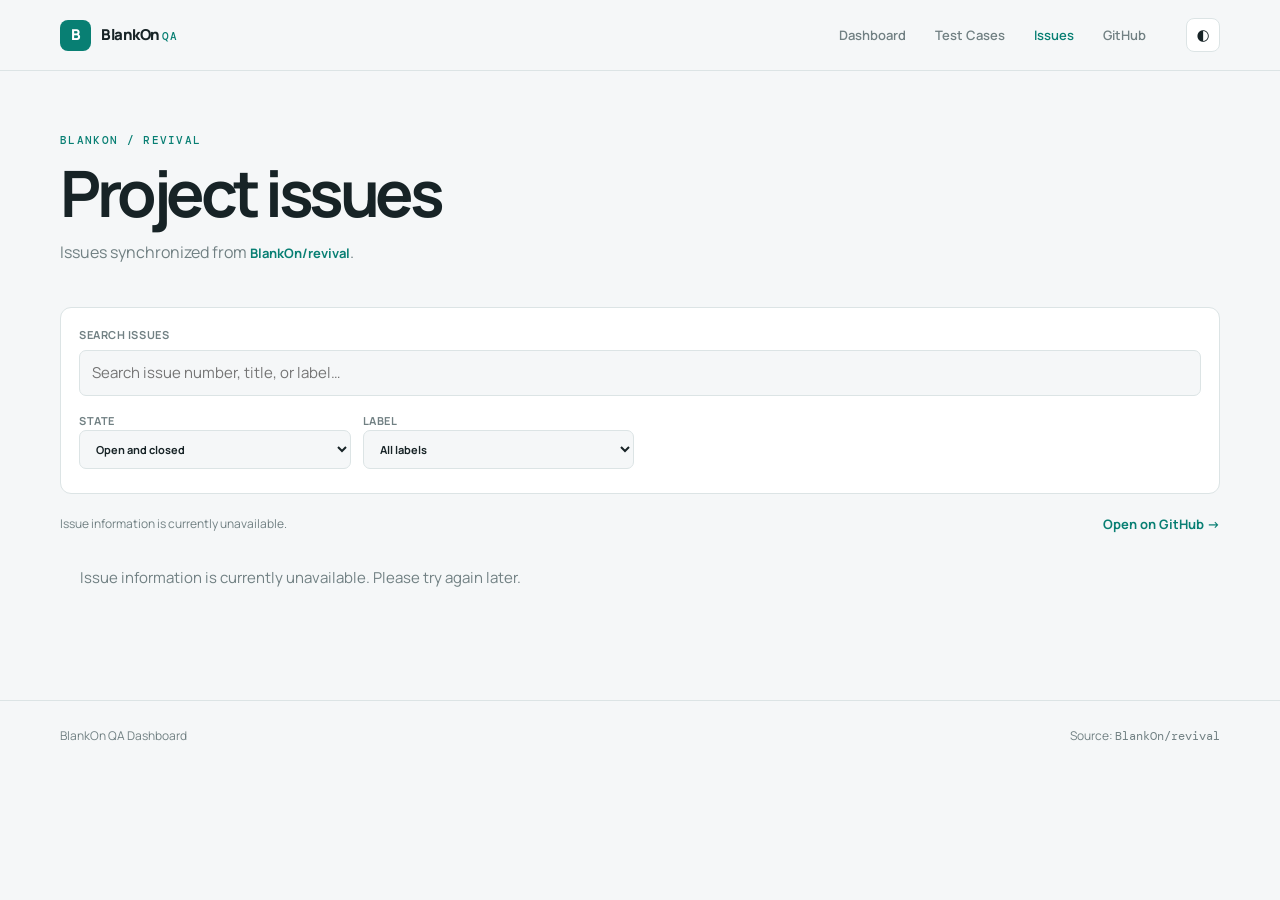
==== issues.html @ b433ca68 "build dashboard" ====
<!doctype html>
<html lang="en"><head><meta charset="utf-8"><meta name="viewport" content="width=device-width, initial-scale=1"><meta name="description" content="BlankOn Linux project issues"><title>Issues · BlankOn QA</title><link rel="stylesheet" href="assets/css/style.css"></head>
<body><header class="site-header"><div class="shell nav-wrap"><a class="brand" href="index.html"><span class="brand-mark">B</span><span>BlankOn <small>QA</small></span></a><nav aria-label="Primary navigation"><a href="index.html">Dashboard</a><a href="tests.html">Test Cases</a><a class="active" href="issues.html">Issues</a><a href="https://github.com/joyboyid/qa-blankOn">GitHub</a></nav><button class="theme-toggle" type="button" aria-label="Toggle color theme">◐</button></div></header>
<main class="shell page-main"><div class="page-intro"><p class="eyebrow">BLANKON / REVIVAL</p><h1>Project issues</h1><p class="lede">Issues synchronized from <a class="inline-link" href="https://github.com/BlankOn/revival/issues">BlankOn/revival</a>.</p></div><section class="filter-panel" aria-label="Filter issues"><div class="search-wrap"><label for="issue-search">Search issues</label><input id="issue-search" type="search" placeholder="Search issue number, title, or label…"></div><div class="filter-row"><label>State<select id="issue-state"><option value="all">Open and closed</option><option value="open">Open</option><option value="closed">Closed</option></select></label><label>Label<select id="issue-label"><option value="all">All labels</option></select></label></div></section><div class="results-bar"><span id="issue-result-count">Loading issues…</span><a class="text-link" href="https://github.com/BlankOn/revival/issues">Open on GitHub →</a></div><div class="issue-list" id="issue-list"><p class="loading">Loading issue data…</p></div></main><footer class="site-footer"><div class="shell"><span>BlankOn QA Dashboard</span><span>Source: <code>BlankOn/revival</code></span></div></footer><script src="assets/js/issues.js" type="module"></script></body></html>
---- assets/css/style.css ----
@import url('https://fonts.googleapis.com/css2?family=DM+Mono:wght@400;500&family=Manrope:wght@400;500;600;700;800&display=swap');
:root{color-scheme:light;--bg:#f5f7f8;--surface:#fff;--surface-2:#edf1f2;--text:#172326;--muted:#718083;--line:#dce4e5;--accent:#087f73;--accent-light:#d9f2ed;--green:#16825d;--red:#c34646;--orange:#c47523;--shadow:0 10px 30px rgba(25,54,55,.06)}
[data-theme=dark]{color-scheme:dark;--bg:#10191b;--surface:#172326;--surface-2:#213033;--text:#e8f0ef;--muted:#9aacab;--line:#304143;--accent:#55c9b4;--accent-light:#183a36;--green:#56c994;--red:#f18484;--orange:#e2a152;--shadow:0 10px 30px rgba(0,0,0,.18)}
*{box-sizing:border-box}html{scroll-behavior:smooth}body{margin:0;background:var(--bg);color:var(--text);font:15px/1.6 Manrope,system-ui,sans-serif}a{color:inherit;text-decoration:none}button,input,select{font:inherit}.shell{width:min(1160px,calc(100% - 40px));margin:0 auto}.site-header{border-bottom:1px solid var(--line);background:color-mix(in srgb,var(--bg) 92%,transparent);backdrop-filter:blur(10px);position:sticky;top:0;z-index:2}.nav-wrap{min-height:70px;display:flex;align-items:center;gap:28px}.brand{display:flex;align-items:center;gap:10px;font-weight:800;letter-spacing:-.03em;margin-right:auto}.brand small{color:var(--accent);font:500 11px 'DM Mono',monospace;letter-spacing:.08em;text-transform:uppercase}.brand-mark{display:grid;place-items:center;width:31px;height:31px;border-radius:8px;background:var(--accent);color:#fff;font-weight:800}nav{display:flex;align-items:center;gap:5px}nav a{padding:8px 12px;color:var(--muted);font-size:13px;font-weight:600}nav a:hover,nav a.active{color:var(--accent)}.theme-toggle{border:1px solid var(--line);color:var(--text);background:var(--surface);border-radius:8px;width:34px;height:34px;cursor:pointer}.hero{display:flex;justify-content:space-between;align-items:end;padding:74px 0 40px}.eyebrow{font:500 11px/1.3 'DM Mono',monospace;letter-spacing:.12em;color:var(--accent);margin:0 0 13px}.hero h1,.page-intro h1{font-size:clamp(2.3rem,5vw,4.3rem);line-height:1.04;letter-spacing:-.07em;margin:0 0 20px}.hero h1 span{color:var(--accent)}.lede{color:var(--muted);max-width:560px;margin:0;font-size:16px}.hero-meta{font:500 12px/1.8 'DM Mono',monospace;color:var(--accent);text-align:right}.hero-meta small{color:var(--muted)}.live-dot{display:inline-block;width:7px;height:7px;background:var(--green);border-radius:50%;margin-right:7px}.notice{background:var(--accent-light);border:1px solid color-mix(in srgb,var(--accent) 25%,transparent);border-radius:8px;padding:11px 15px;color:var(--text);font-size:13px;margin-bottom:48px}.notice code,code{font:12px 'DM Mono',monospace}.section-heading{display:flex;align-items:end;justify-content:space-between;gap:20px;margin-bottom:17px}.section-heading h2{font-size:21px;letter-spacing:-.04em;margin:0}.text-link,.inline-link{color:var(--accent);font-size:13px;font-weight:700}.progress-card{background:var(--surface);border:1px solid var(--line);border-radius:12px;padding:22px 24px;box-shadow:var(--shadow)}.progress-top{display:flex;align-items:baseline;justify-content:space-between;margin-bottom:14px}.progress-top strong{font-size:38px;letter-spacing:-.07em}.progress-top span{color:var(--muted);font-size:13px}.progress-track{height:10px;background:var(--surface-2);border-radius:20px;overflow:hidden}.progress-track div{height:100%;width:0;background:var(--accent);border-radius:inherit;transition:width .4s ease}.progress-legend{display:flex;gap:28px;margin-top:17px;color:var(--muted);font-size:12px}.progress-legend span{display:flex;align-items:center;gap:7px}.progress-legend b{color:var(--text);font-weight:700}.dot{display:inline-block;width:8px;height:8px;border-radius:50%;background:var(--muted)}.dot.passed{background:var(--green)}.dot.failed{background:var(--red)}.dot.untested{background:var(--muted)}.stats-grid{display:grid;grid-template-columns:repeat(5,1fr);gap:10px;margin:12px 0 68px}.stat{background:var(--surface);border:1px solid var(--line);border-radius:10px;padding:17px}.stat span,.stat small{display:block;color:var(--muted);font-size:12px}.stat strong{display:block;font-size:28px;letter-spacing:-.06em;margin:7px 0 3px}.green{color:var(--green)}.red{color:var(--red)}.orange{color:var(--orange)}.muted{color:var(--muted)}.dashboard-columns{display:grid;grid-template-columns:1fr 1fr;gap:42px}.list-card{background:var(--surface);border:1px solid var(--line);border-radius:10px;overflow:hidden}.list-item{display:flex;gap:13px;align-items:flex-start;padding:16px 18px;border-bottom:1px solid var(--line)}.list-item:last-child{border-bottom:0}.list-icon{width:8px;height:8px;border:2px solid var(--muted);border-radius:50%;margin-top:7px;flex:none}.list-icon.failed{border-color:var(--red);background:var(--red)}.list-item strong{display:block;font-size:14px}.list-item small{color:var(--muted);font-size:12px}.mono{font:12px 'DM Mono',monospace;color:var(--accent)}.loading,.empty,.error-state{color:var(--muted);padding:20px;margin:0}.category-section{margin:68px 0}.category-grid{display:grid;grid-template-columns:repeat(4,1fr);gap:10px}.category{background:var(--surface);border:1px solid var(--line);border-radius:9px;padding:14px 16px}.category strong{display:block;font-size:14px}.category small{color:var(--muted);font-size:12px}.category-bar{height:4px;background:var(--surface-2);border-radius:4px;margin-top:13px;overflow:hidden}.category-bar span{display:block;background:var(--accent);height:100%}.page-main{padding:62px 0 90px}.page-intro{margin-bottom:42px}.page-intro h1{font-size:clamp(2.5rem,5vw,4rem);margin-bottom:13px}.filter-panel{background:var(--surface);border:1px solid var(--line);border-radius:11px;padding:18px;margin-bottom:18px}.search-wrap{margin-bottom:16px}.search-wrap label,.filter-row label{display:block;color:var(--muted);font-size:11px;font-weight:700;margin-bottom:6px;text-transform:uppercase;letter-spacing:.05em}.search-wrap input,select{width:100%;background:var(--bg);border:1px solid var(--line);color:var(--text);border-radius:7px;padding:10px 12px;outline:none}.search-wrap input:focus,select:focus{border-color:var(--accent);box-shadow:0 0 0 3px var(--accent-light)}.filter-row{display:grid;grid-template-columns:repeat(4,1fr);gap:12px}.results-bar{display:flex;justify-content:space-between;align-items:center;color:var(--muted);font-size:12px;margin:20px 0 12px}.test-grid{display:grid;grid-template-columns:repeat(2,1fr);gap:12px}.test-card,.issue-card{background:var(--surface);border:1px solid var(--line);border-radius:10px;padding:19px}.test-card-head,.issue-head{display:flex;justify-content:space-between;gap:15px;align-items:start}.status{display:inline-flex;align-items:center;gap:6px;font:500 10px 'DM Mono',monospace;text-transform:uppercase;letter-spacing:.07em;white-space:nowrap}.status:before{content:'';display:block;width:7px;height:7px;border-radius:50%;background:var(--muted)}.status-passed{color:var(--green)}.status-passed:before{background:var(--green)}.status-failed{color:var(--red)}.status-failed:before{background:var(--red)}.status-blocked{color:var(--orange)}.status-blocked:before{background:var(--orange)}.test-card h3,.issue-card h3{font-size:16px;letter-spacing:-.03em;margin:10px 0 4px}.test-card p{color:var(--muted);font-size:13px;margin:0 0 17px}.metadata{display:flex;flex-wrap:wrap;gap:7px}.metadata span,.label{color:var(--muted);background:var(--surface-2);border-radius:4px;padding:3px 7px;font:11px 'DM Mono',monospace}.issue-list{display:grid;gap:10px}.issue-card h3{margin:0 0 9px}.issue-card h3 a:hover{color:var(--accent)}.issue-head time{color:var(--muted);font-size:12px;white-space:nowrap}.issue-meta{display:flex;gap:6px;flex-wrap:wrap;margin-bottom:10px}.issue-footer{display:flex;justify-content:space-between;color:var(--muted);font-size:12px}.state{font:500 10px 'DM Mono',monospace;text-transform:uppercase;color:var(--green)}.state.closed{color:var(--muted)}.site-footer{border-top:1px solid var(--line);padding:25px 0;color:var(--muted);font-size:12px}.site-footer .shell{display:flex;justify-content:space-between;gap:15px}
@media(max-width:760px){.shell{width:min(100% - 28px,600px)}.nav-wrap{min-height:62px;gap:10px;flex-wrap:wrap}.brand{margin-right:0}nav{order:3;width:100%;overflow:auto;border-top:1px solid var(--line);padding:4px 0}nav a{padding:5px 9px;font-size:12px;white-space:nowrap}.site-header{position:relative}.hero{display:block;padding:48px 0 28px}.hero-meta{text-align:left;margin-top:24px}.notice{margin-bottom:35px}.stats-grid{grid-template-columns:repeat(2,1fr);margin-bottom:48px}.stat:last-child{grid-column:span 2}.dashboard-columns{grid-template-columns:1fr;gap:46px}.category-grid{grid-template-columns:repeat(2,1fr)}.progress-legend{gap:13px;flex-wrap:wrap}.filter-row{grid-template-columns:repeat(2,1fr)}.test-grid{grid-template-columns:1fr}.page-main{padding-top:43px}.results-bar{align-items:start}.site-footer .shell{display:block}.site-footer span{display:block;margin:4px 0}}
@media(prefers-reduced-motion:reduce){*{scroll-behavior:auto!important;transition:none!important}}
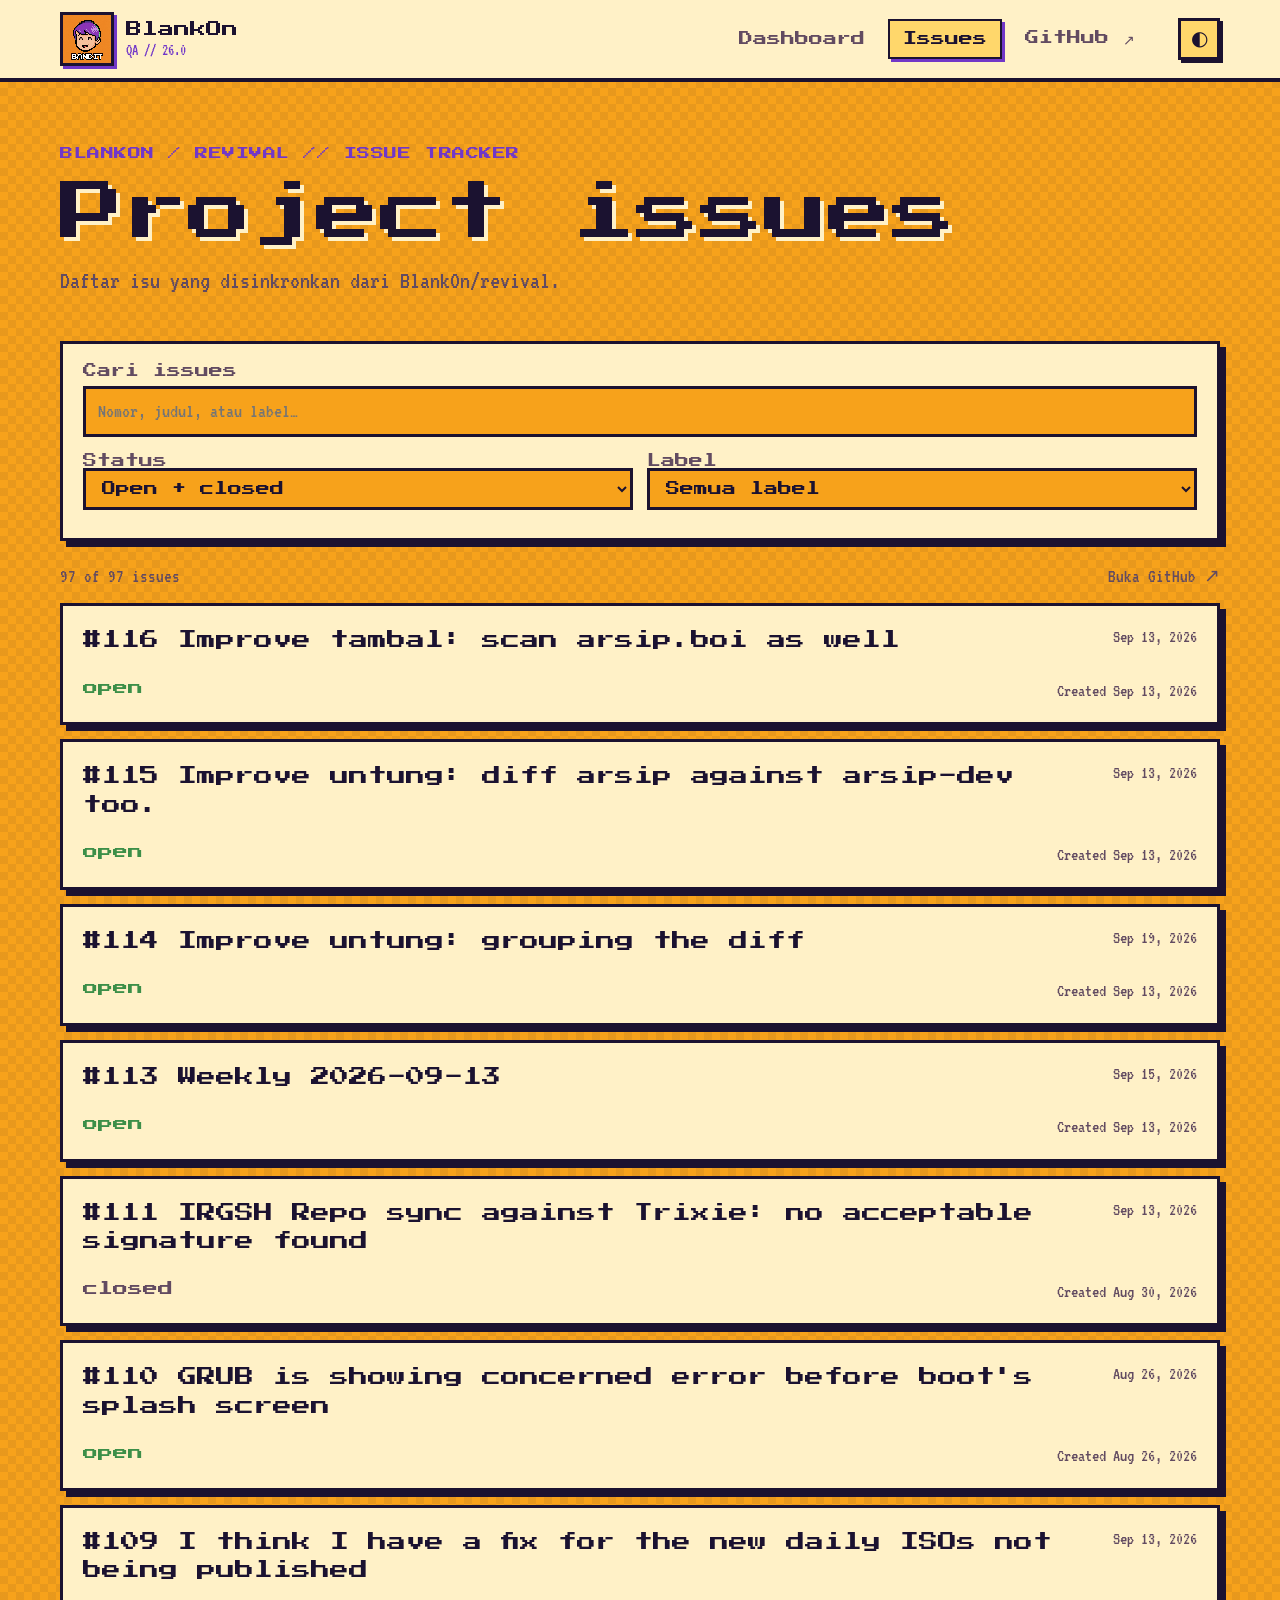
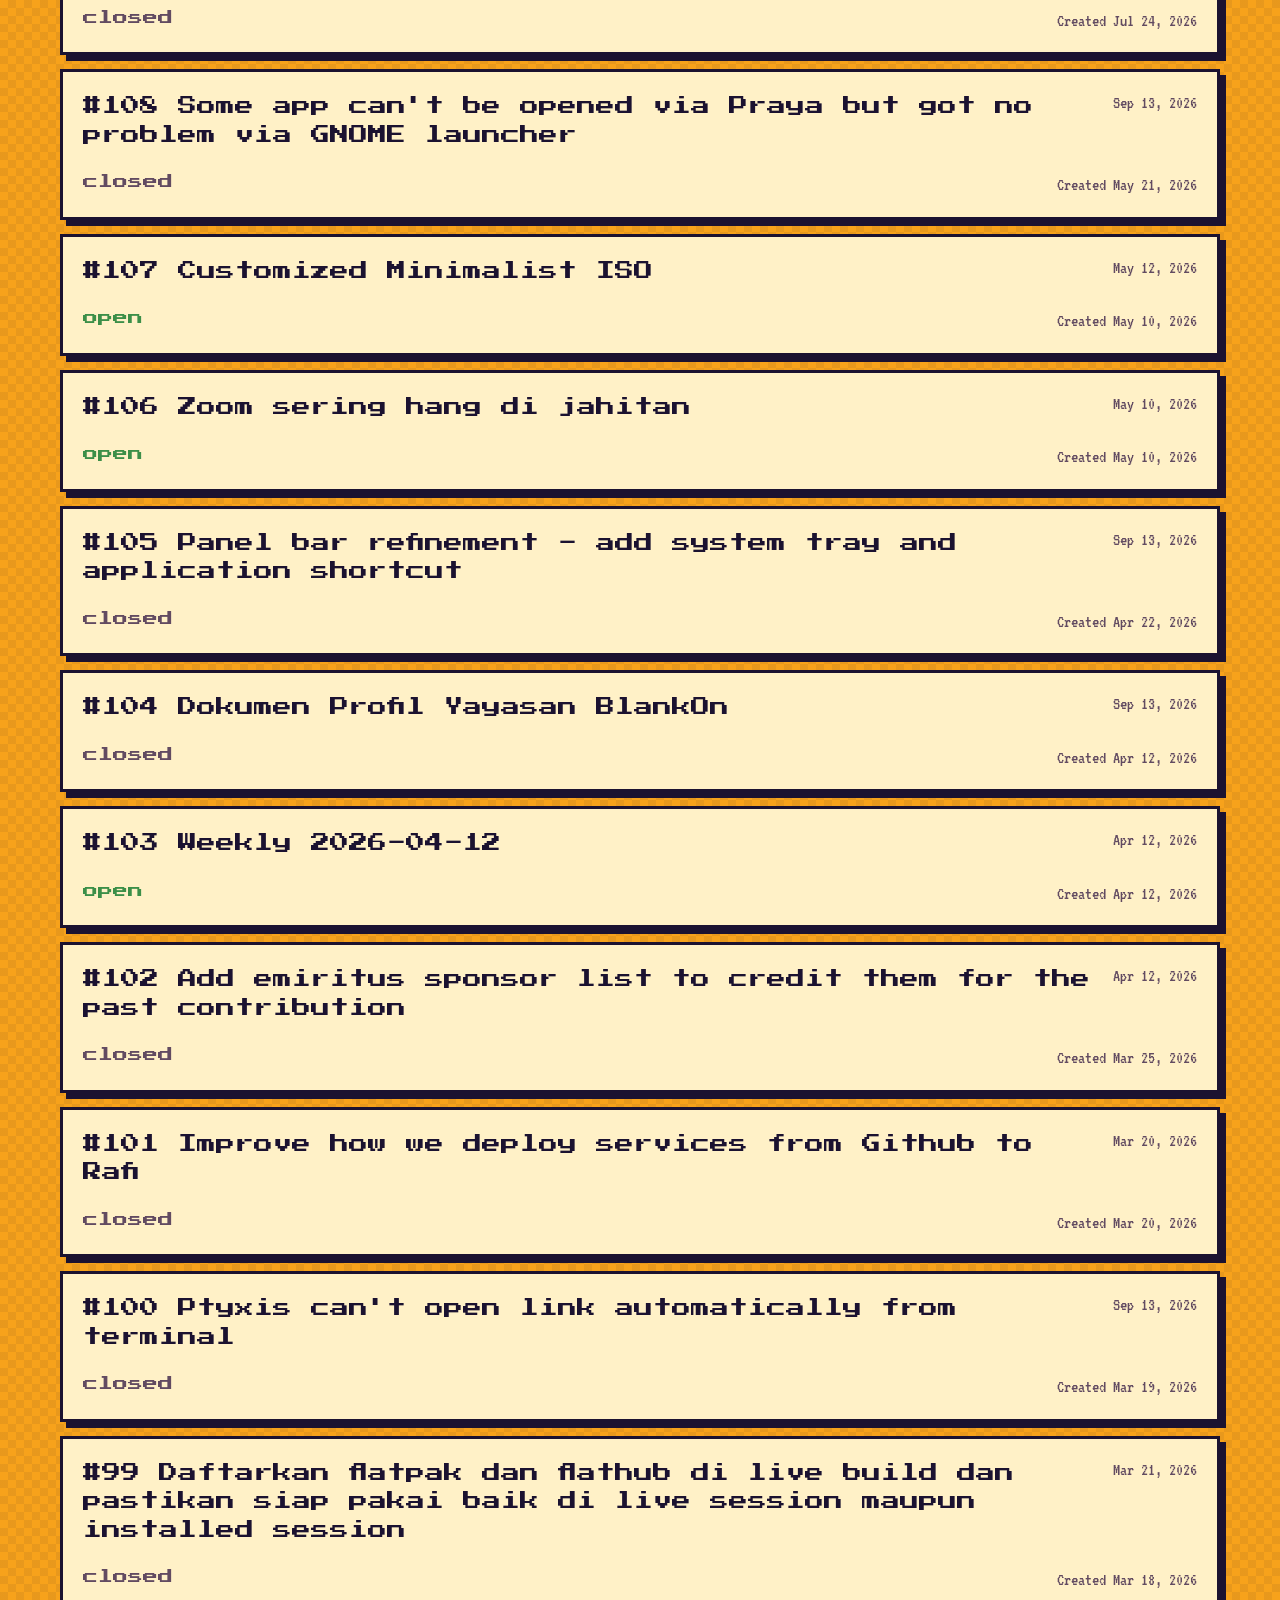
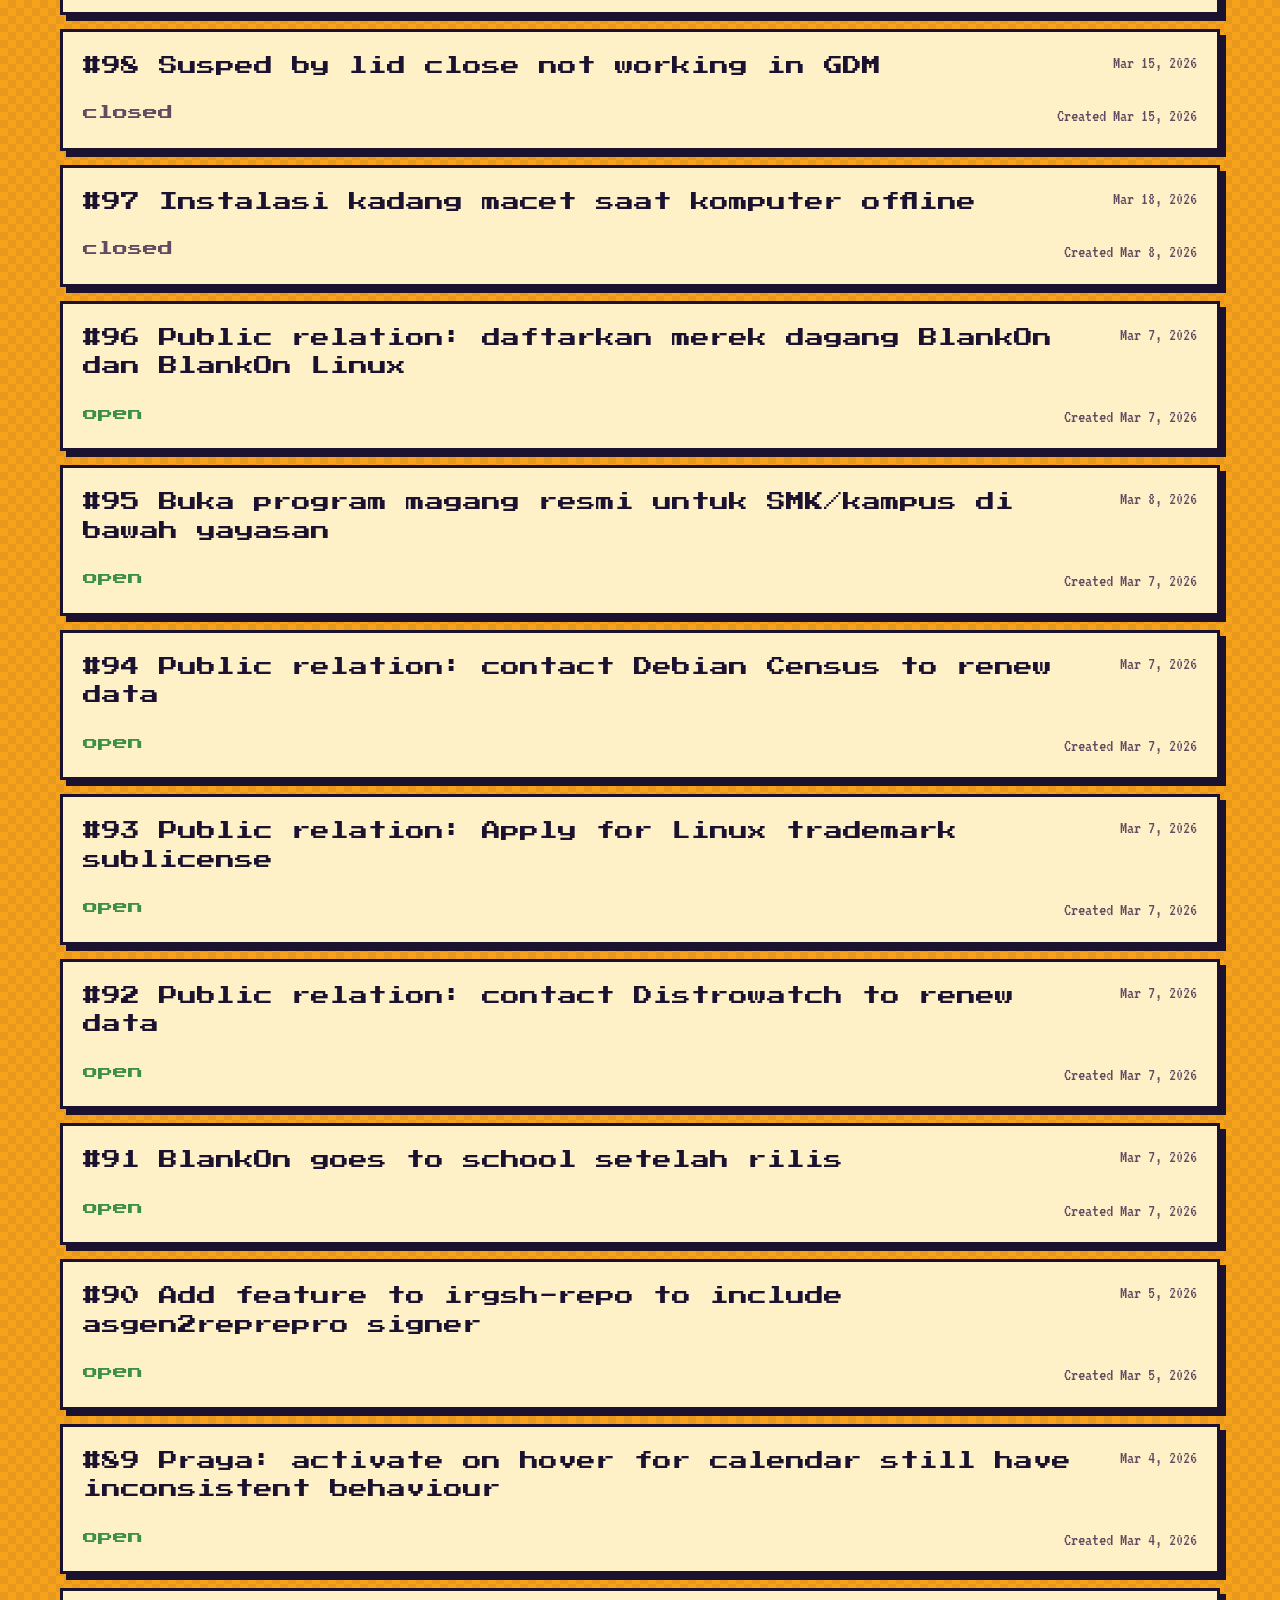
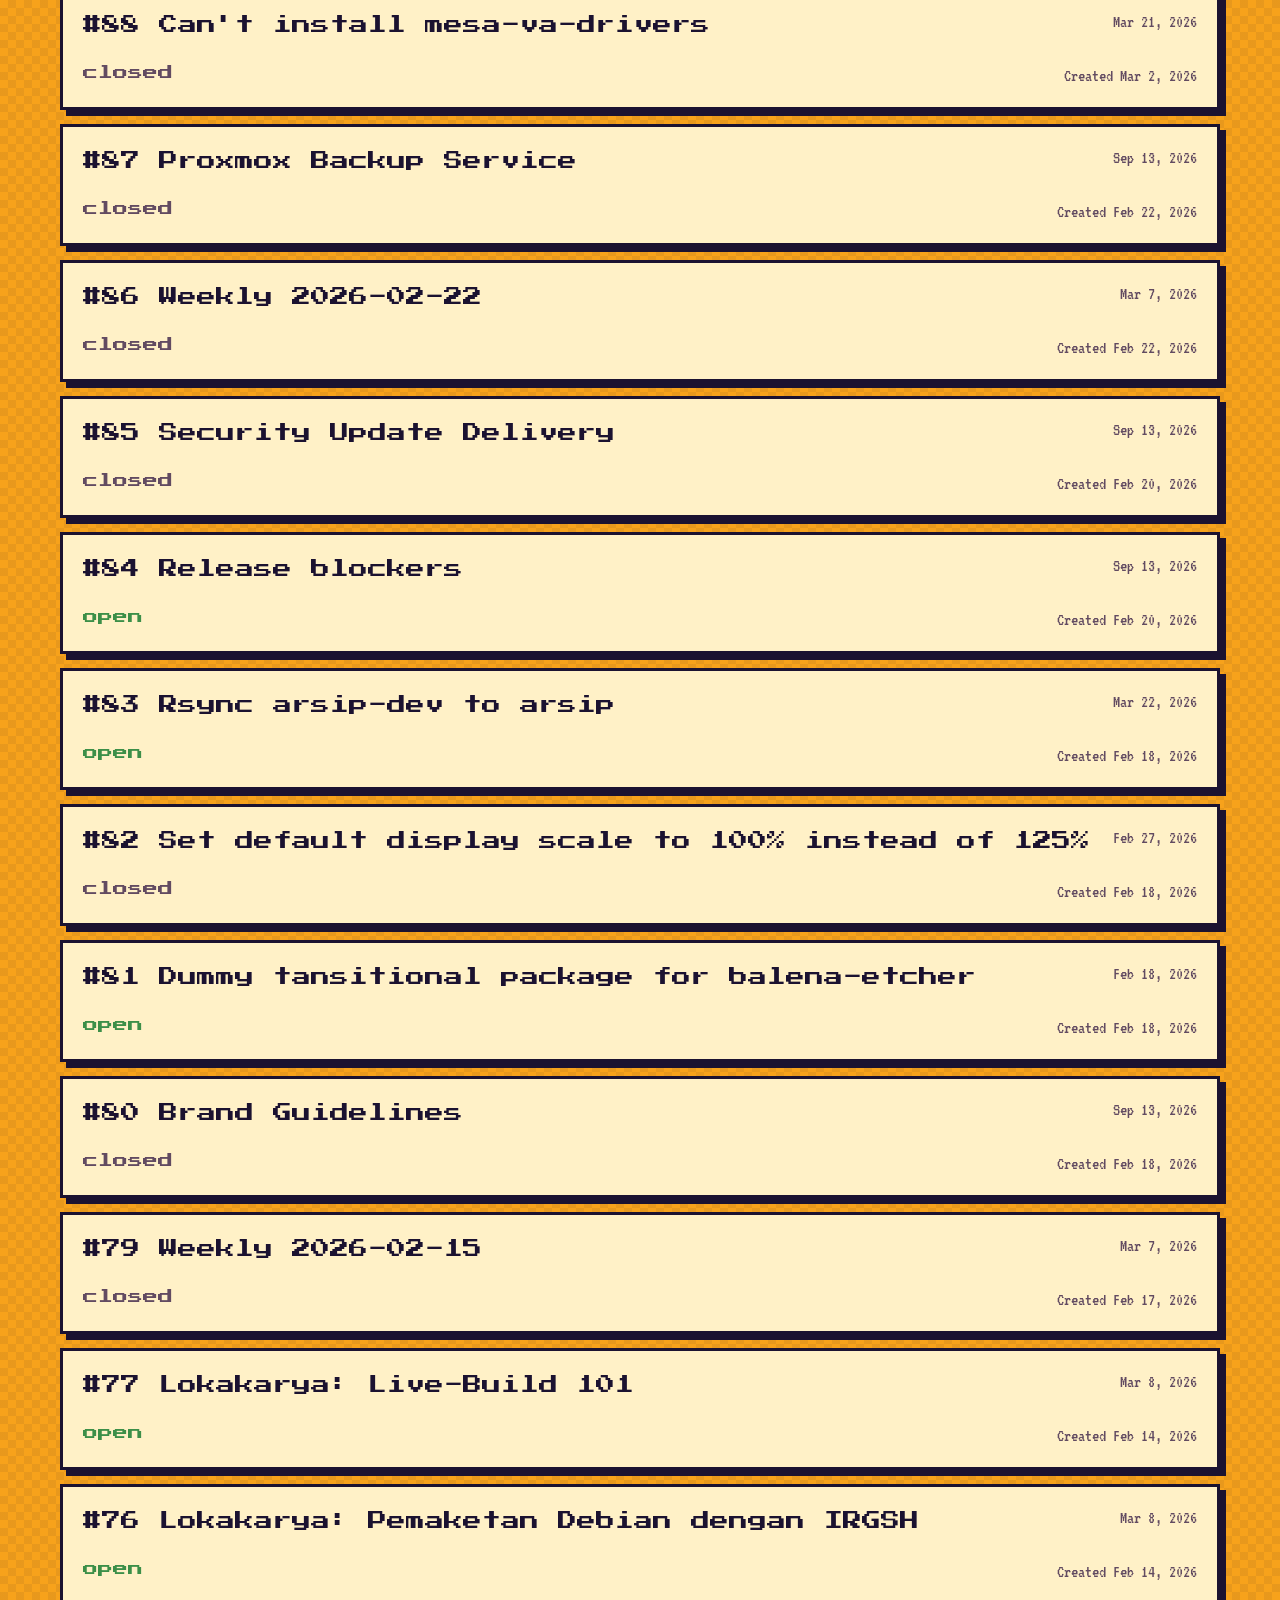
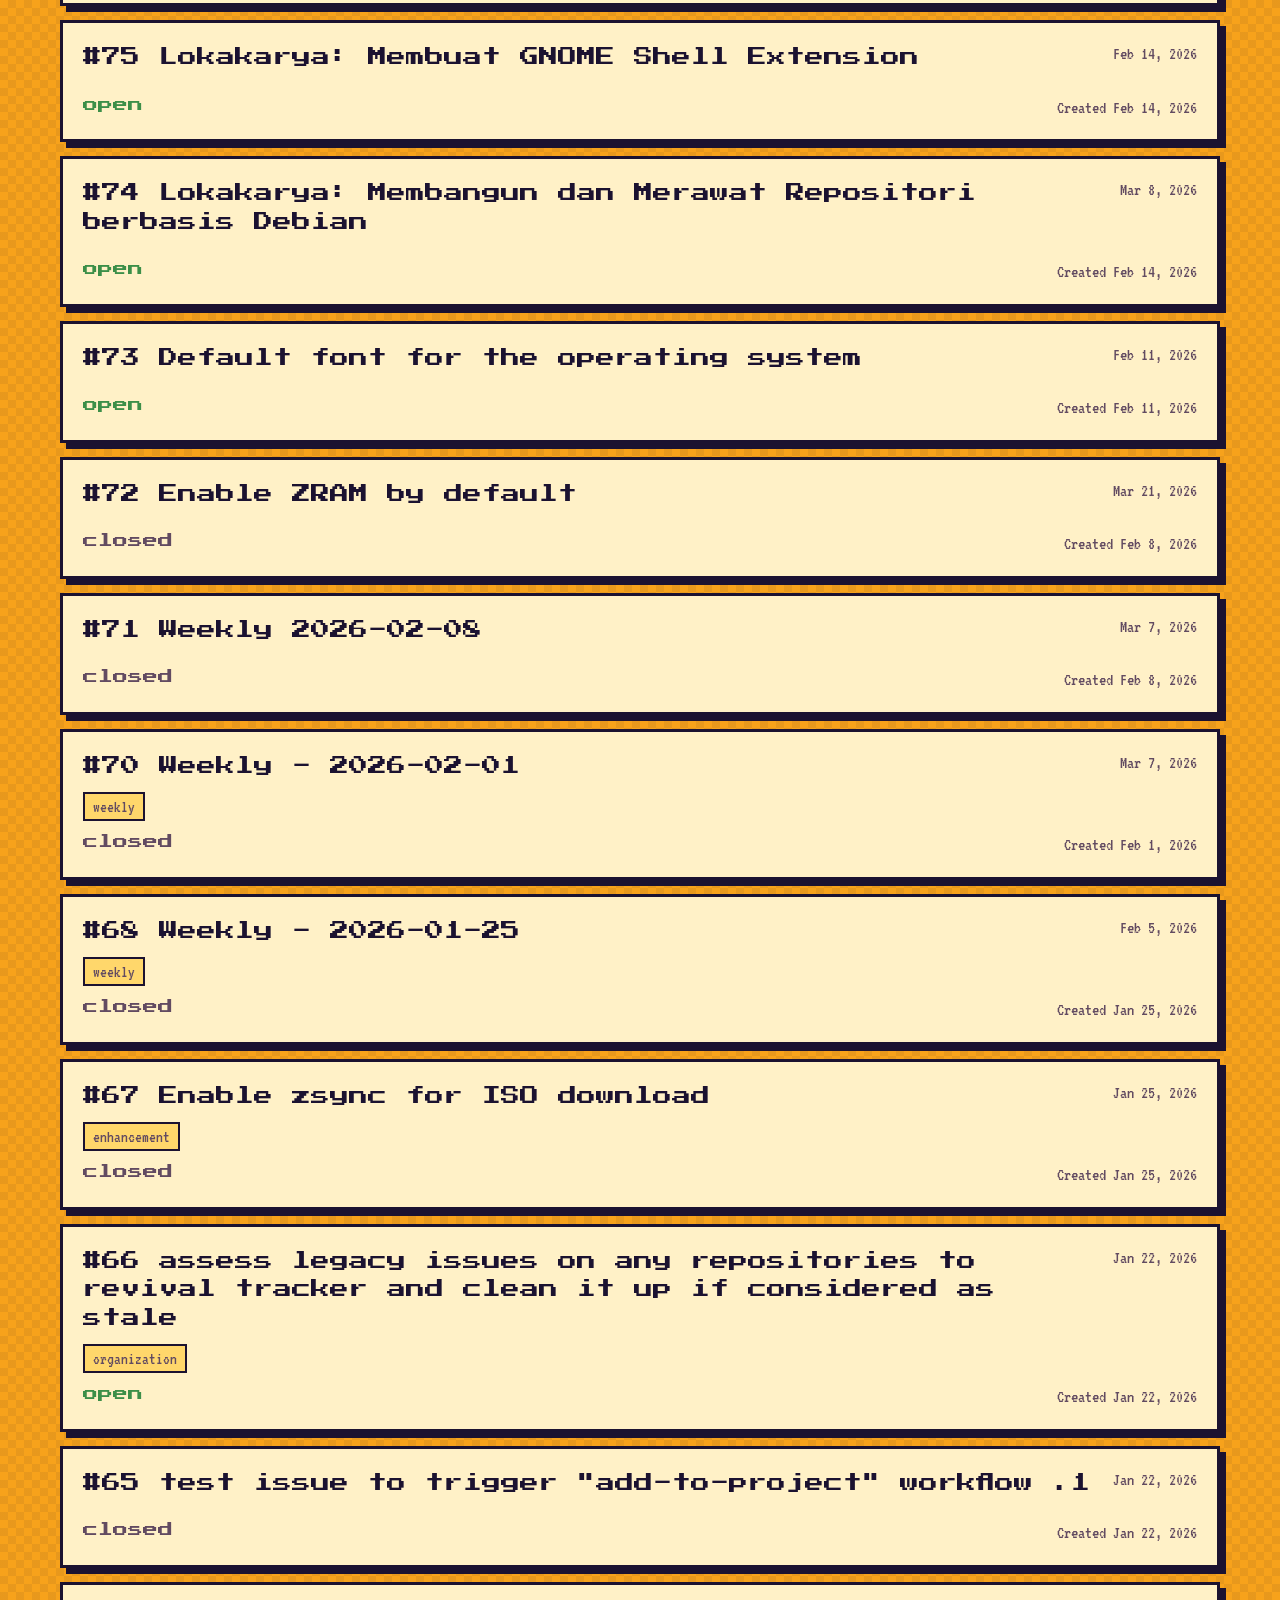
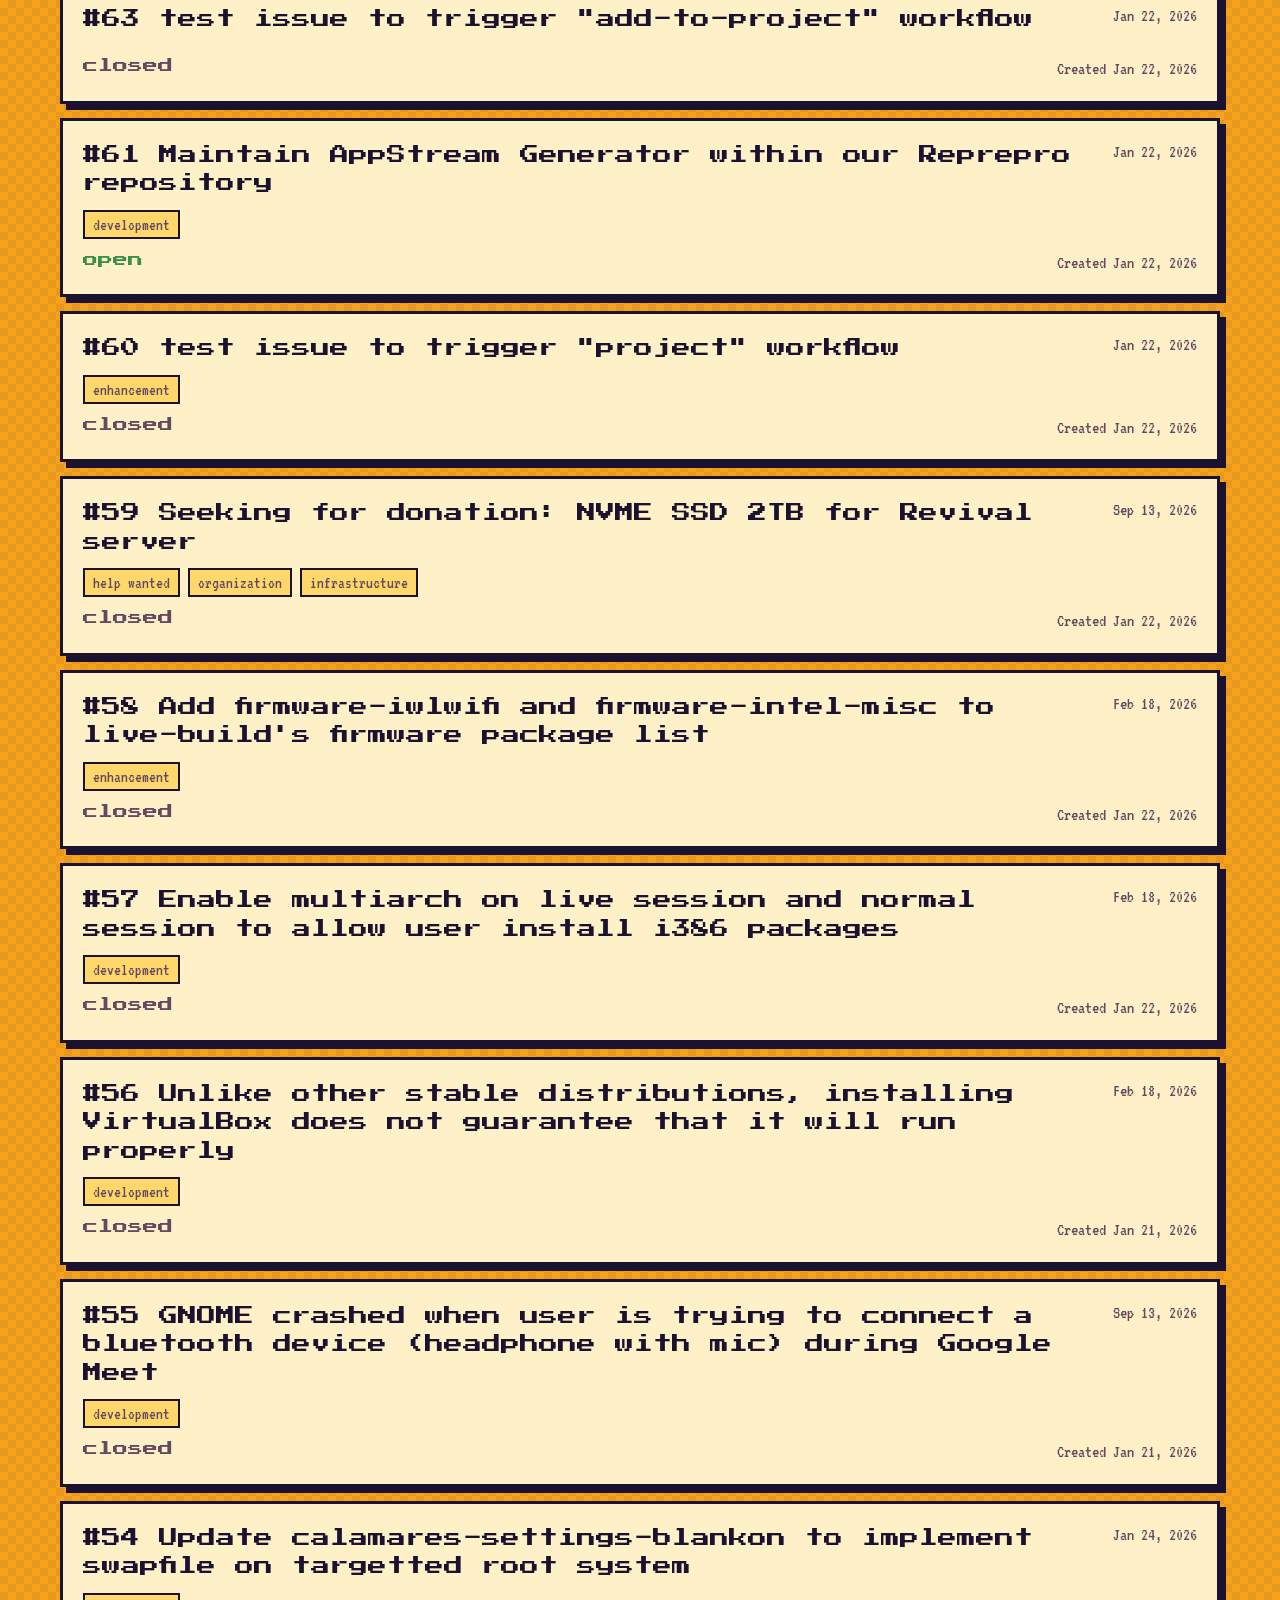
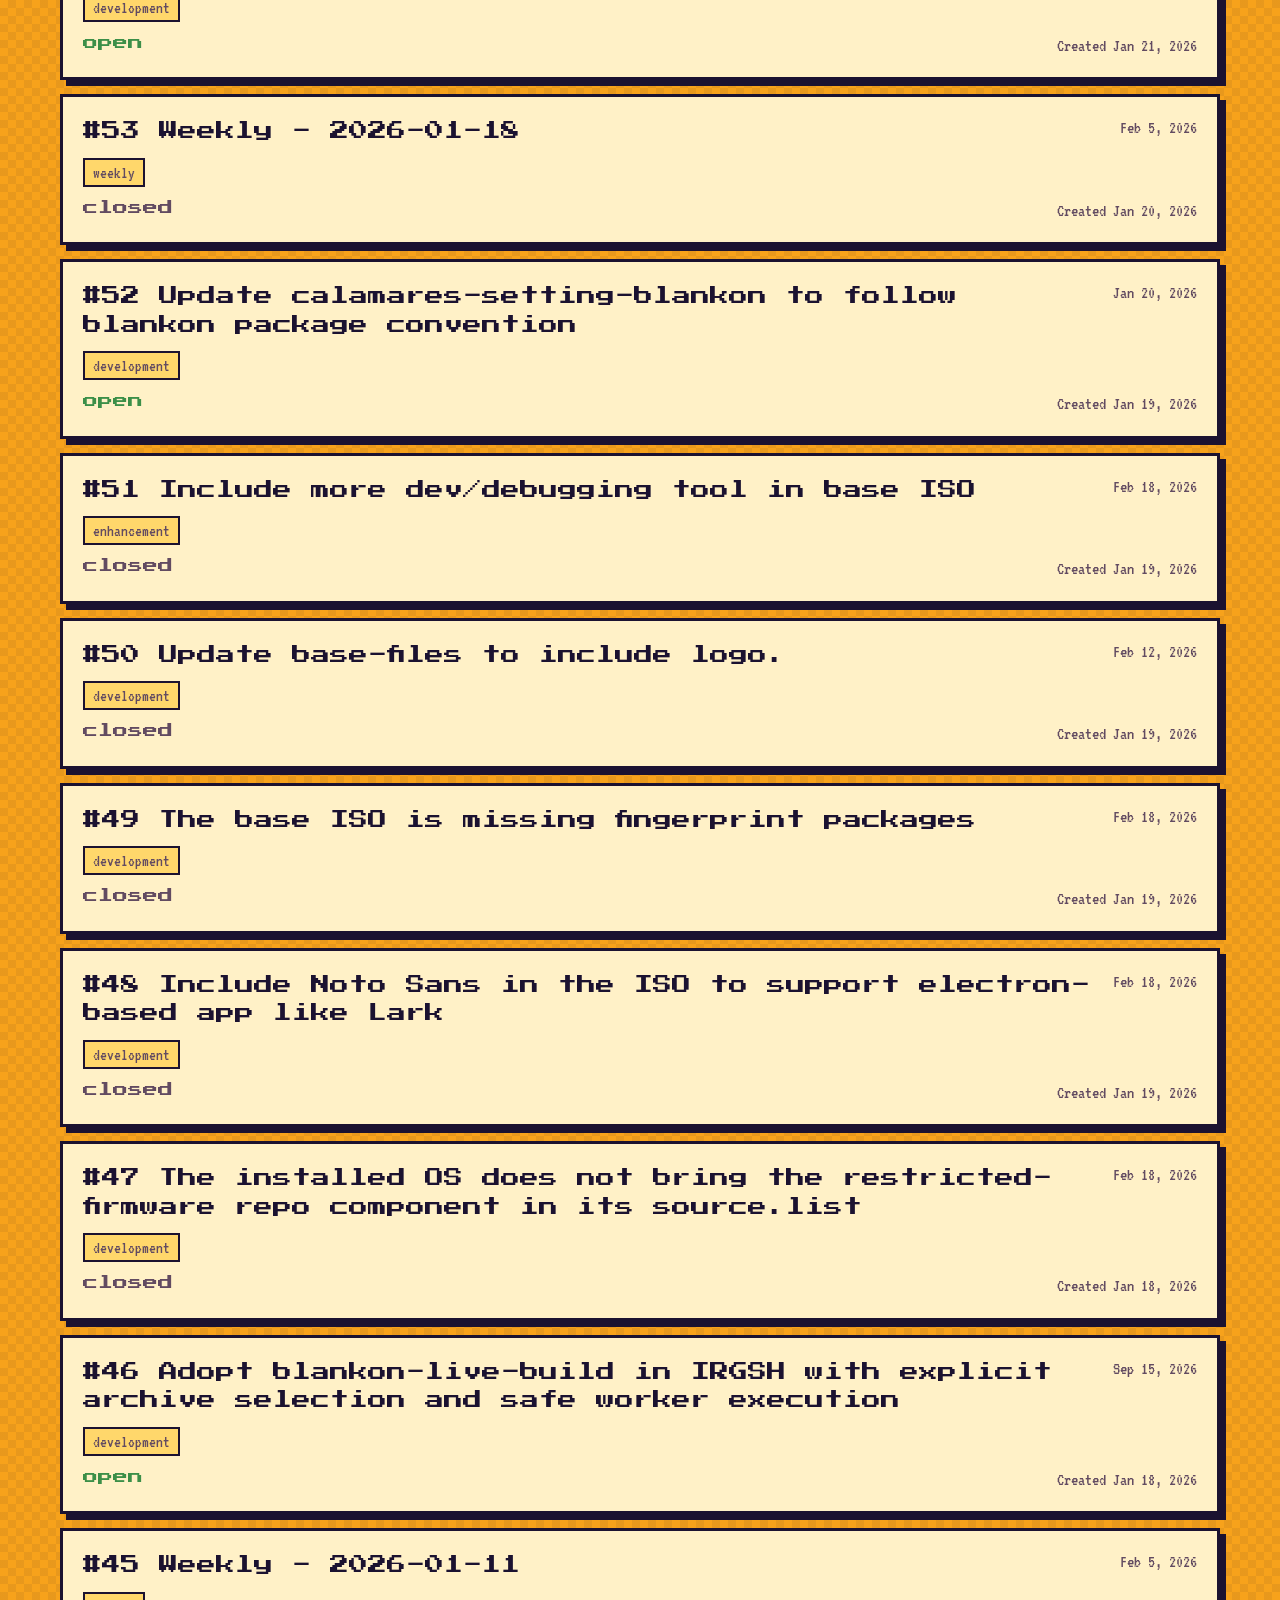
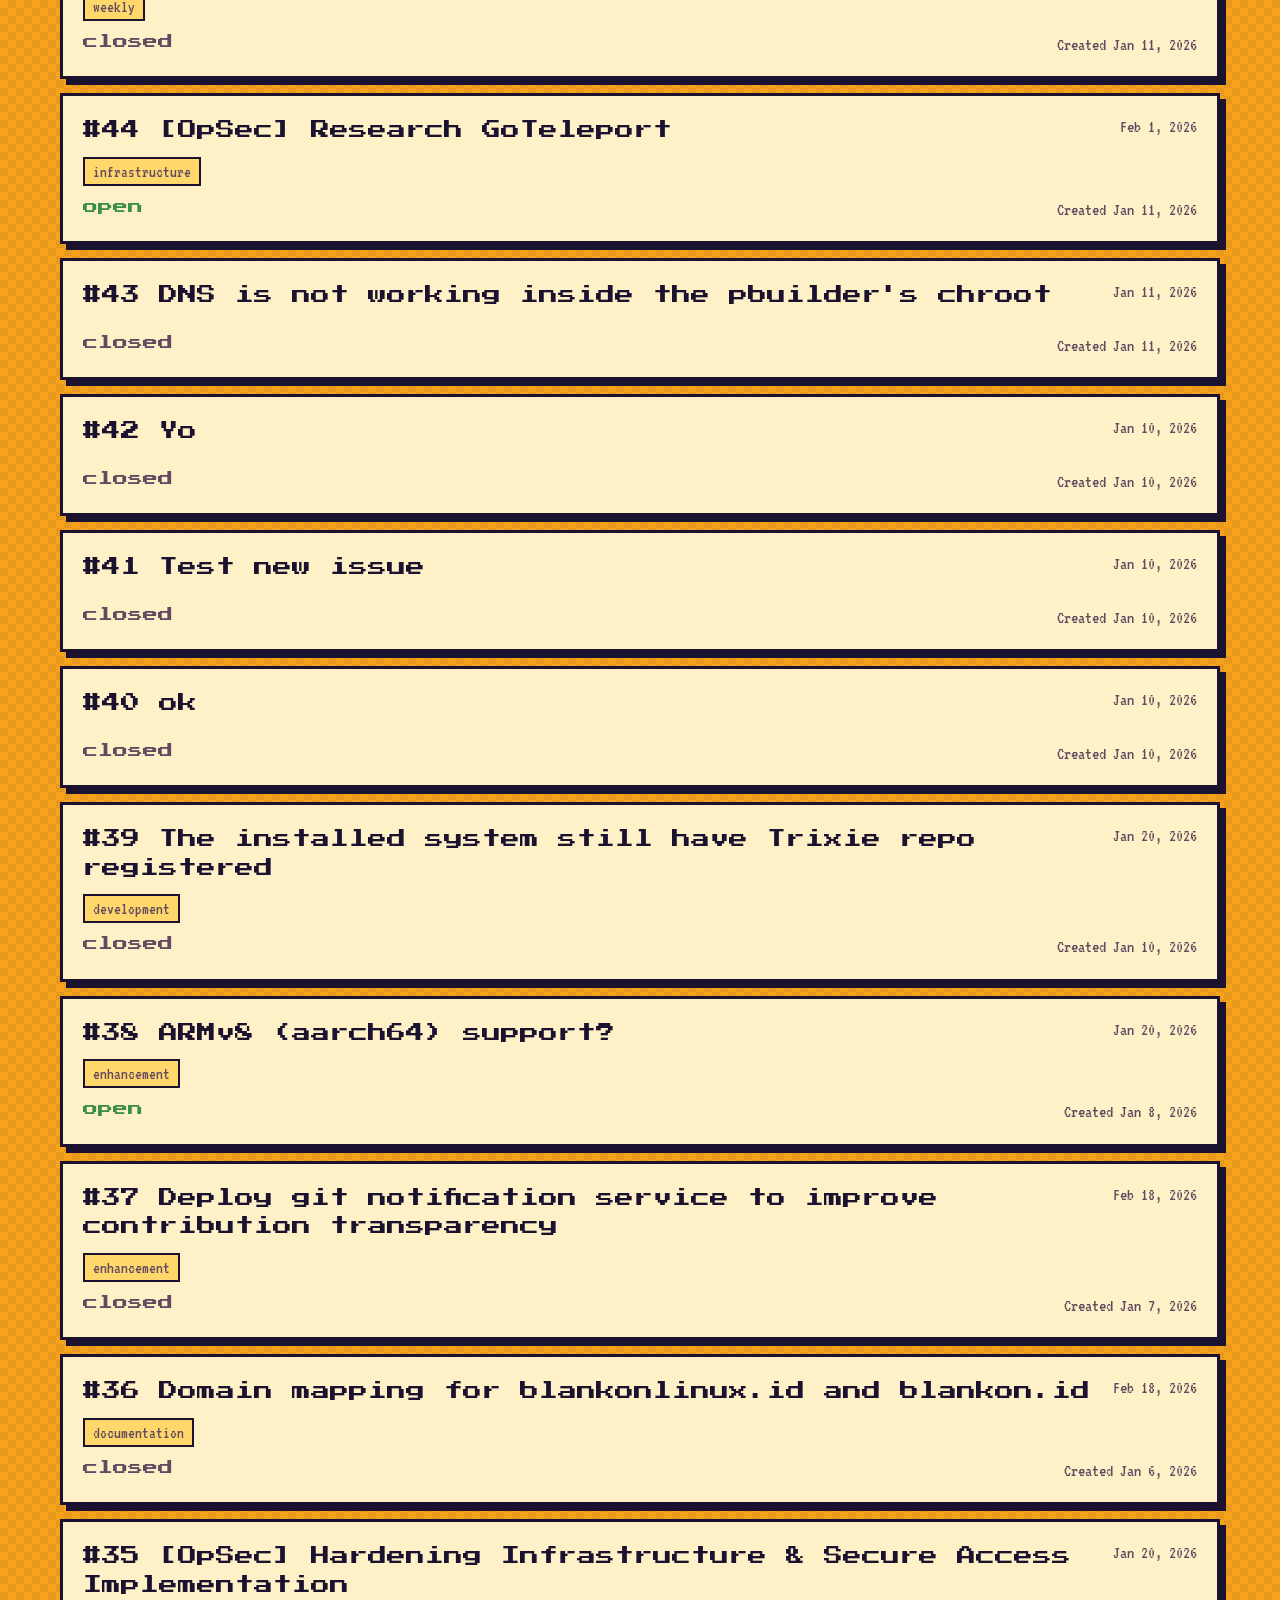
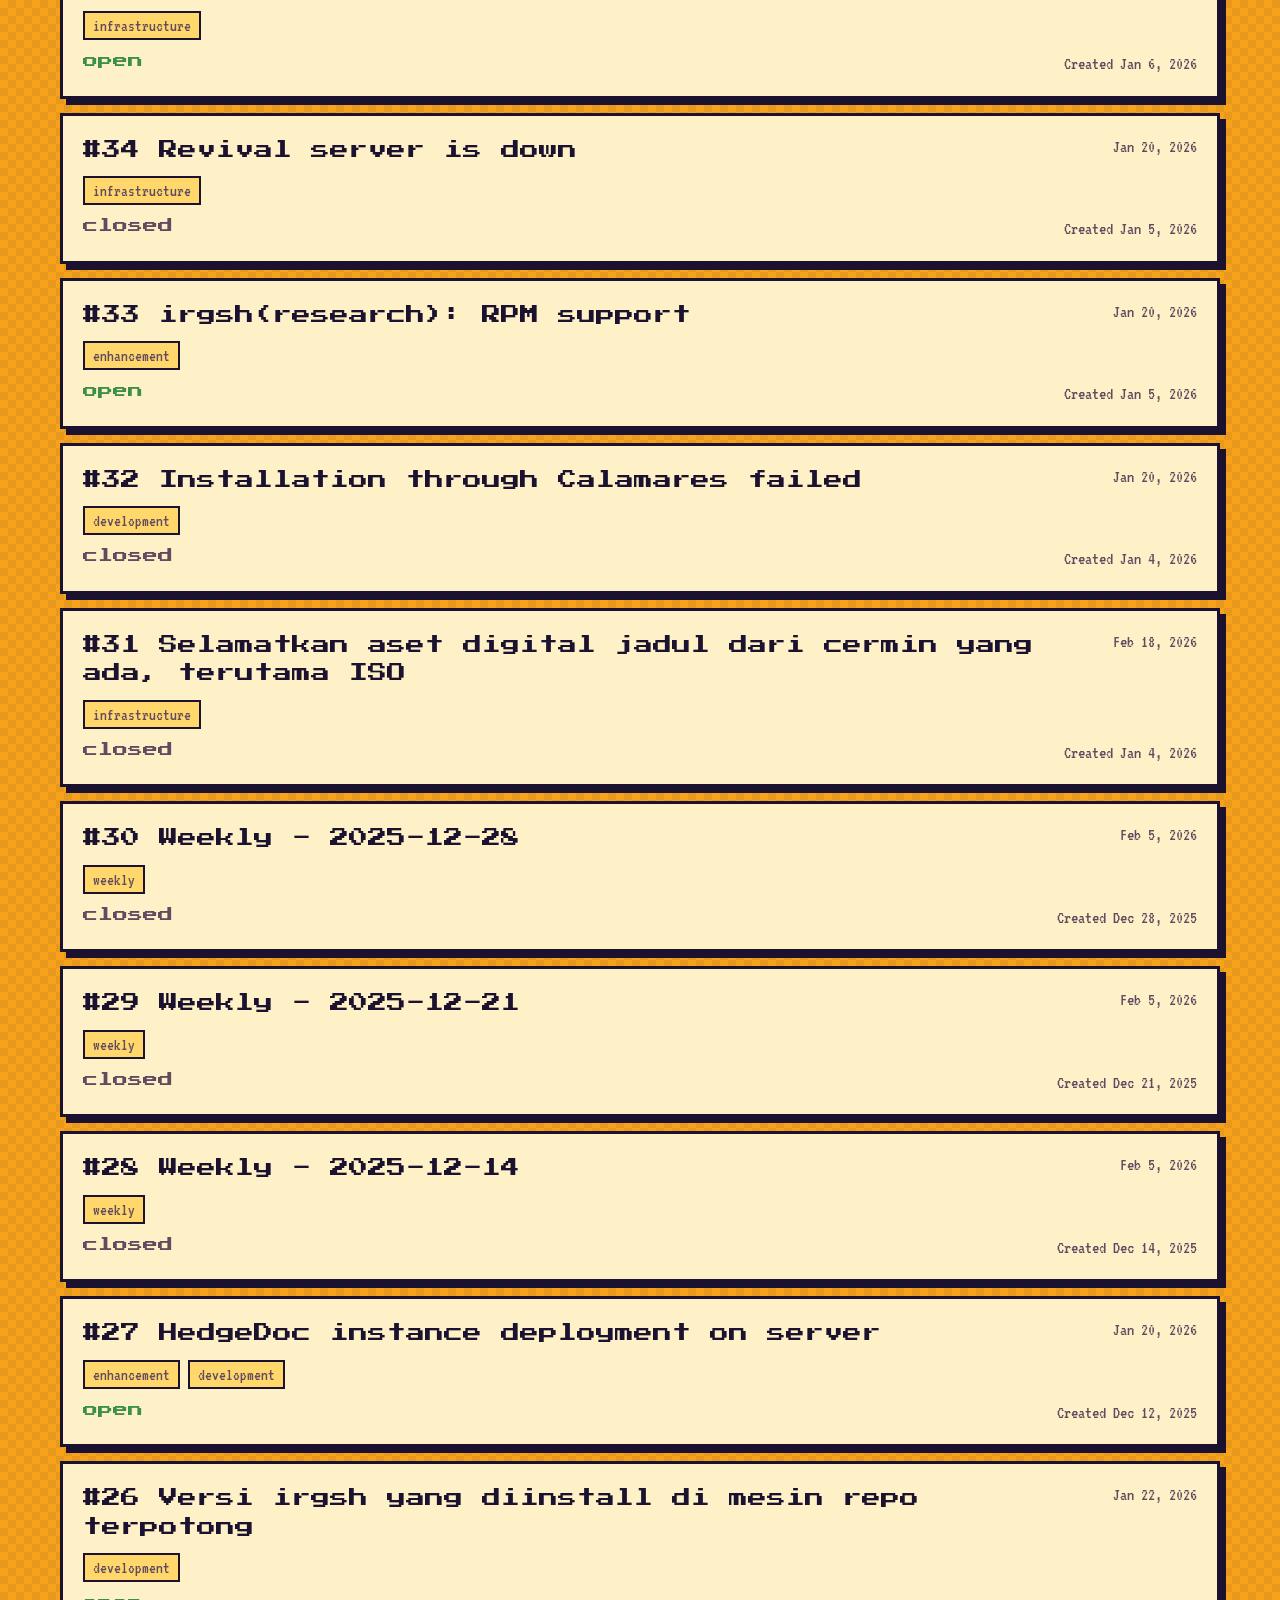
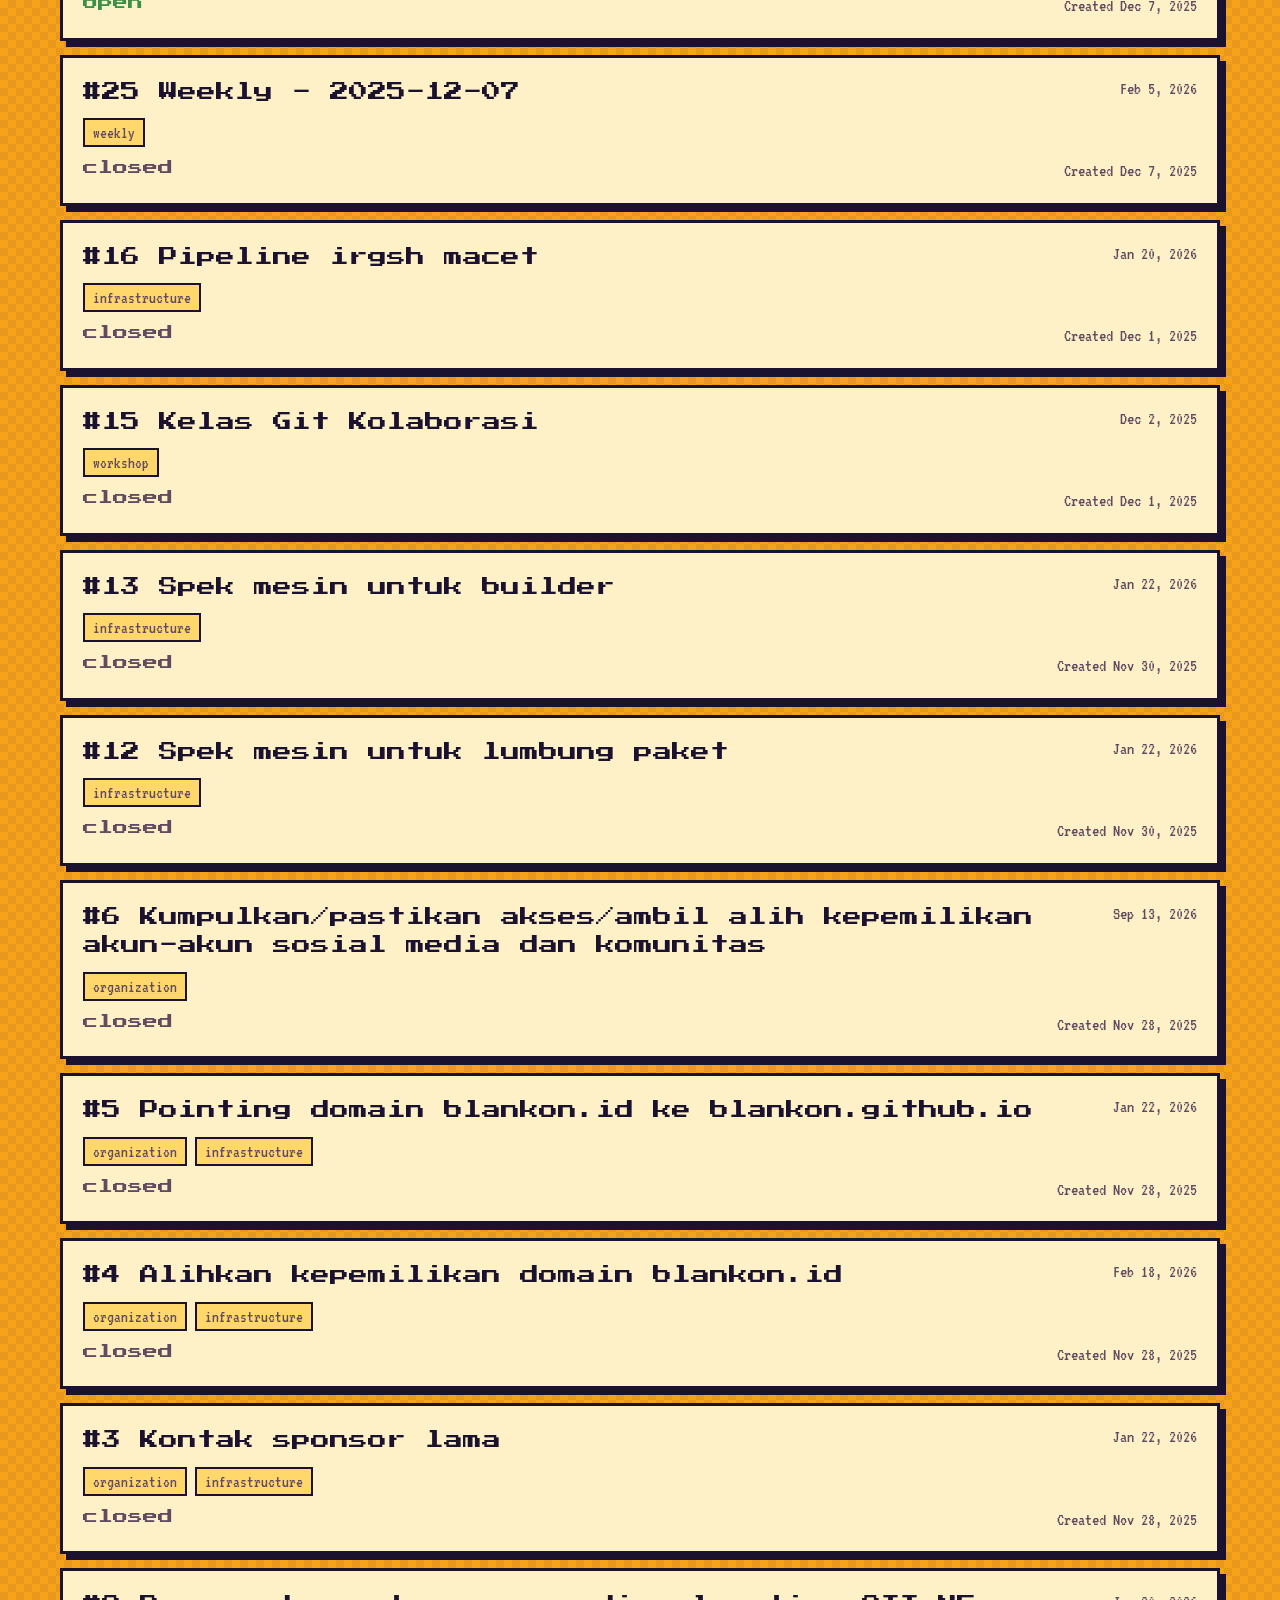
==== commit 85514b73: "retro style" ====
--- a/issues.html
+++ b/issues.html
@@ -1,4 +1,4 @@
 <!doctype html>
-<html lang="en"><head><meta charset="utf-8"><meta name="viewport" content="width=device-width, initial-scale=1"><meta name="description" content="BlankOn Linux project issues"><title>Issues · BlankOn QA</title><link rel="stylesheet" href="assets/css/style.css"></head>
-<body><header class="site-header"><div class="shell nav-wrap"><a class="brand" href="index.html"><span class="brand-mark">B</span><span>BlankOn <small>QA</small></span></a><nav aria-label="Primary navigation"><a href="index.html">Dashboard</a><a href="tests.html">Test Cases</a><a class="active" href="issues.html">Issues</a><a href="https://github.com/joyboyid/qa-blankOn">GitHub</a></nav><button class="theme-toggle" type="button" aria-label="Toggle color theme">◐</button></div></header>
-<main class="shell page-main"><div class="page-intro"><p class="eyebrow">BLANKON / REVIVAL</p><h1>Project issues</h1><p class="lede">Issues synchronized from <a class="inline-link" href="https://github.com/BlankOn/revival/issues">BlankOn/revival</a>.</p></div><section class="filter-panel" aria-label="Filter issues"><div class="search-wrap"><label for="issue-search">Search issues</label><input id="issue-search" type="search" placeholder="Search issue number, title, or label…"></div><div class="filter-row"><label>State<select id="issue-state"><option value="all">Open and closed</option><option value="open">Open</option><option value="closed">Closed</option></select></label><label>Label<select id="issue-label"><option value="all">All labels</option></select></label></div></section><div class="results-bar"><span id="issue-result-count">Loading issues…</span><a class="text-link" href="https://github.com/BlankOn/revival/issues">Open on GitHub →</a></div><div class="issue-list" id="issue-list"><p class="loading">Loading issue data…</p></div></main><footer class="site-footer"><div class="shell"><span>BlankOn QA Dashboard</span><span>Source: <code>BlankOn/revival</code></span></div></footer><script src="assets/js/issues.js" type="module"></script></body></html>
+<html lang="id"><head><meta charset="utf-8"><meta name="viewport" content="width=device-width, initial-scale=1"><meta name="description" content="BlankOn Linux project issues"><title>Issues · BlankOn QA</title><link rel="stylesheet" href="assets/css/style.css"></head>
+<body><header class="site-header"><div class="shell nav-wrap"><a class="brand" href="index.html"><img class="brand-logo" src="bandit.jpg" alt="BlankOn pixel mascot"><span>BlankOn <small>QA // 26.0</small></span></a><nav aria-label="Navigasi utama"><a href="index.html">Dashboard</a><a class="active" href="issues.html">Issues</a><a href="https://github.com/joyboyid/qa-blankOn">GitHub ↗</a></nav><button class="theme-toggle" type="button" aria-label="Ganti tema warna">◐</button></div></header>
+<main class="shell page-main"><div class="page-intro"><p class="eyebrow">BLANKON / REVIVAL // ISSUE TRACKER</p><h1>Project issues</h1><p class="lede">Daftar isu yang disinkronkan dari <a class="inline-link" href="https://github.com/BlankOn/revival/issues">BlankOn/revival</a>.</p></div><section class="filter-panel" aria-label="Filter issues"><div class="search-wrap"><label for="issue-search">Cari issues</label><input id="issue-search" type="search" placeholder="Nomor, judul, atau label…"></div><div class="filter-row"><label>Status<select id="issue-state"><option value="all">Open + closed</option><option value="open">Open</option><option value="closed">Closed</option></select></label><label>Label<select id="issue-label"><option value="all">Semua label</option></select></label></div></section><div class="results-bar"><span id="issue-result-count">Memuat issues…</span><a class="text-link" href="https://github.com/BlankOn/revival/issues">Buka GitHub ↗</a></div><div class="issue-list" id="issue-list"><p class="loading">Memuat data issue…</p></div></main><footer class="site-footer"><div class="shell"><span>BLANKON QA // ISSUE LOG</span><span>Source: <code>BlankOn/revival</code></span></div></footer><script src="assets/js/issues.js" type="module"></script></body></html>
--- a/assets/css/style.css
+++ b/assets/css/style.css
@@ -1,6 +1,6 @@
-@import url('https://fonts.googleapis.com/css2?family=DM+Mono:wght@400;500&family=Manrope:wght@400;500;600;700;800&display=swap');
-:root{color-scheme:light;--bg:#f5f7f8;--surface:#fff;--surface-2:#edf1f2;--text:#172326;--muted:#718083;--line:#dce4e5;--accent:#087f73;--accent-light:#d9f2ed;--green:#16825d;--red:#c34646;--orange:#c47523;--shadow:0 10px 30px rgba(25,54,55,.06)}
-[data-theme=dark]{color-scheme:dark;--bg:#10191b;--surface:#172326;--surface-2:#213033;--text:#e8f0ef;--muted:#9aacab;--line:#304143;--accent:#55c9b4;--accent-light:#183a36;--green:#56c994;--red:#f18484;--orange:#e2a152;--shadow:0 10px 30px rgba(0,0,0,.18)}
-*{box-sizing:border-box}html{scroll-behavior:smooth}body{margin:0;background:var(--bg);color:var(--text);font:15px/1.6 Manrope,system-ui,sans-serif}a{color:inherit;text-decoration:none}button,input,select{font:inherit}.shell{width:min(1160px,calc(100% - 40px));margin:0 auto}.site-header{border-bottom:1px solid var(--line);background:color-mix(in srgb,var(--bg) 92%,transparent);backdrop-filter:blur(10px);position:sticky;top:0;z-index:2}.nav-wrap{min-height:70px;display:flex;align-items:center;gap:28px}.brand{display:flex;align-items:center;gap:10px;font-weight:800;letter-spacing:-.03em;margin-right:auto}.brand small{color:var(--accent);font:500 11px 'DM Mono',monospace;letter-spacing:.08em;text-transform:uppercase}.brand-mark{display:grid;place-items:center;width:31px;height:31px;border-radius:8px;background:var(--accent);color:#fff;font-weight:800}nav{display:flex;align-items:center;gap:5px}nav a{padding:8px 12px;color:var(--muted);font-size:13px;font-weight:600}nav a:hover,nav a.active{color:var(--accent)}.theme-toggle{border:1px solid var(--line);color:var(--text);background:var(--surface);border-radius:8px;width:34px;height:34px;cursor:pointer}.hero{display:flex;justify-content:space-between;align-items:end;padding:74px 0 40px}.eyebrow{font:500 11px/1.3 'DM Mono',monospace;letter-spacing:.12em;color:var(--accent);margin:0 0 13px}.hero h1,.page-intro h1{font-size:clamp(2.3rem,5vw,4.3rem);line-height:1.04;letter-spacing:-.07em;margin:0 0 20px}.hero h1 span{color:var(--accent)}.lede{color:var(--muted);max-width:560px;margin:0;font-size:16px}.hero-meta{font:500 12px/1.8 'DM Mono',monospace;color:var(--accent);text-align:right}.hero-meta small{color:var(--muted)}.live-dot{display:inline-block;width:7px;height:7px;background:var(--green);border-radius:50%;margin-right:7px}.notice{background:var(--accent-light);border:1px solid color-mix(in srgb,var(--accent) 25%,transparent);border-radius:8px;padding:11px 15px;color:var(--text);font-size:13px;margin-bottom:48px}.notice code,code{font:12px 'DM Mono',monospace}.section-heading{display:flex;align-items:end;justify-content:space-between;gap:20px;margin-bottom:17px}.section-heading h2{font-size:21px;letter-spacing:-.04em;margin:0}.text-link,.inline-link{color:var(--accent);font-size:13px;font-weight:700}.progress-card{background:var(--surface);border:1px solid var(--line);border-radius:12px;padding:22px 24px;box-shadow:var(--shadow)}.progress-top{display:flex;align-items:baseline;justify-content:space-between;margin-bottom:14px}.progress-top strong{font-size:38px;letter-spacing:-.07em}.progress-top span{color:var(--muted);font-size:13px}.progress-track{height:10px;background:var(--surface-2);border-radius:20px;overflow:hidden}.progress-track div{height:100%;width:0;background:var(--accent);border-radius:inherit;transition:width .4s ease}.progress-legend{display:flex;gap:28px;margin-top:17px;color:var(--muted);font-size:12px}.progress-legend span{display:flex;align-items:center;gap:7px}.progress-legend b{color:var(--text);font-weight:700}.dot{display:inline-block;width:8px;height:8px;border-radius:50%;background:var(--muted)}.dot.passed{background:var(--green)}.dot.failed{background:var(--red)}.dot.untested{background:var(--muted)}.stats-grid{display:grid;grid-template-columns:repeat(5,1fr);gap:10px;margin:12px 0 68px}.stat{background:var(--surface);border:1px solid var(--line);border-radius:10px;padding:17px}.stat span,.stat small{display:block;color:var(--muted);font-size:12px}.stat strong{display:block;font-size:28px;letter-spacing:-.06em;margin:7px 0 3px}.green{color:var(--green)}.red{color:var(--red)}.orange{color:var(--orange)}.muted{color:var(--muted)}.dashboard-columns{display:grid;grid-template-columns:1fr 1fr;gap:42px}.list-card{background:var(--surface);border:1px solid var(--line);border-radius:10px;overflow:hidden}.list-item{display:flex;gap:13px;align-items:flex-start;padding:16px 18px;border-bottom:1px solid var(--line)}.list-item:last-child{border-bottom:0}.list-icon{width:8px;height:8px;border:2px solid var(--muted);border-radius:50%;margin-top:7px;flex:none}.list-icon.failed{border-color:var(--red);background:var(--red)}.list-item strong{display:block;font-size:14px}.list-item small{color:var(--muted);font-size:12px}.mono{font:12px 'DM Mono',monospace;color:var(--accent)}.loading,.empty,.error-state{color:var(--muted);padding:20px;margin:0}.category-section{margin:68px 0}.category-grid{display:grid;grid-template-columns:repeat(4,1fr);gap:10px}.category{background:var(--surface);border:1px solid var(--line);border-radius:9px;padding:14px 16px}.category strong{display:block;font-size:14px}.category small{color:var(--muted);font-size:12px}.category-bar{height:4px;background:var(--surface-2);border-radius:4px;margin-top:13px;overflow:hidden}.category-bar span{display:block;background:var(--accent);height:100%}.page-main{padding:62px 0 90px}.page-intro{margin-bottom:42px}.page-intro h1{font-size:clamp(2.5rem,5vw,4rem);margin-bottom:13px}.filter-panel{background:var(--surface);border:1px solid var(--line);border-radius:11px;padding:18px;margin-bottom:18px}.search-wrap{margin-bottom:16px}.search-wrap label,.filter-row label{display:block;color:var(--muted);font-size:11px;font-weight:700;margin-bottom:6px;text-transform:uppercase;letter-spacing:.05em}.search-wrap input,select{width:100%;background:var(--bg);border:1px solid var(--line);color:var(--text);border-radius:7px;padding:10px 12px;outline:none}.search-wrap input:focus,select:focus{border-color:var(--accent);box-shadow:0 0 0 3px var(--accent-light)}.filter-row{display:grid;grid-template-columns:repeat(4,1fr);gap:12px}.results-bar{display:flex;justify-content:space-between;align-items:center;color:var(--muted);font-size:12px;margin:20px 0 12px}.test-grid{display:grid;grid-template-columns:repeat(2,1fr);gap:12px}.test-card,.issue-card{background:var(--surface);border:1px solid var(--line);border-radius:10px;padding:19px}.test-card-head,.issue-head{display:flex;justify-content:space-between;gap:15px;align-items:start}.status{display:inline-flex;align-items:center;gap:6px;font:500 10px 'DM Mono',monospace;text-transform:uppercase;letter-spacing:.07em;white-space:nowrap}.status:before{content:'';display:block;width:7px;height:7px;border-radius:50%;background:var(--muted)}.status-passed{color:var(--green)}.status-passed:before{background:var(--green)}.status-failed{color:var(--red)}.status-failed:before{background:var(--red)}.status-blocked{color:var(--orange)}.status-blocked:before{background:var(--orange)}.test-card h3,.issue-card h3{font-size:16px;letter-spacing:-.03em;margin:10px 0 4px}.test-card p{color:var(--muted);font-size:13px;margin:0 0 17px}.metadata{display:flex;flex-wrap:wrap;gap:7px}.metadata span,.label{color:var(--muted);background:var(--surface-2);border-radius:4px;padding:3px 7px;font:11px 'DM Mono',monospace}.issue-list{display:grid;gap:10px}.issue-card h3{margin:0 0 9px}.issue-card h3 a:hover{color:var(--accent)}.issue-head time{color:var(--muted);font-size:12px;white-space:nowrap}.issue-meta{display:flex;gap:6px;flex-wrap:wrap;margin-bottom:10px}.issue-footer{display:flex;justify-content:space-between;color:var(--muted);font-size:12px}.state{font:500 10px 'DM Mono',monospace;text-transform:uppercase;color:var(--green)}.state.closed{color:var(--muted)}.site-footer{border-top:1px solid var(--line);padding:25px 0;color:var(--muted);font-size:12px}.site-footer .shell{display:flex;justify-content:space-between;gap:15px}
-@media(max-width:760px){.shell{width:min(100% - 28px,600px)}.nav-wrap{min-height:62px;gap:10px;flex-wrap:wrap}.brand{margin-right:0}nav{order:3;width:100%;overflow:auto;border-top:1px solid var(--line);padding:4px 0}nav a{padding:5px 9px;font-size:12px;white-space:nowrap}.site-header{position:relative}.hero{display:block;padding:48px 0 28px}.hero-meta{text-align:left;margin-top:24px}.notice{margin-bottom:35px}.stats-grid{grid-template-columns:repeat(2,1fr);margin-bottom:48px}.stat:last-child{grid-column:span 2}.dashboard-columns{grid-template-columns:1fr;gap:46px}.category-grid{grid-template-columns:repeat(2,1fr)}.progress-legend{gap:13px;flex-wrap:wrap}.filter-row{grid-template-columns:repeat(2,1fr)}.test-grid{grid-template-columns:1fr}.page-main{padding-top:43px}.results-bar{align-items:start}.site-footer .shell{display:block}.site-footer span{display:block;margin:4px 0}}
+@import url('https://fonts.googleapis.com/css2?family=Press+Start+2P&family=VT323&display=swap');
+:root{color-scheme:light;--bg:#f7a21b;--surface:#fff1c7;--surface-2:#ffd76b;--text:#1b1230;--muted:#624b61;--line:#1b1230;--accent:#7137c8;--accent-light:#e9d5ff;--green:#3c8f48;--red:#c93646;--orange:#e85d22;--shadow:6px 6px 0 #1b1230}
+[data-theme=dark]{color-scheme:dark;--bg:#17112b;--surface:#271a43;--surface-2:#493070;--text:#fff1c7;--muted:#c5a9be;--line:#fff1c7;--accent:#bd80ff;--accent-light:#472569;--green:#83d477;--red:#ff8290;--orange:#ff985e;--shadow:6px 6px 0 #000}
+*{box-sizing:border-box}html{scroll-behavior:smooth}body{margin:0;background-color:var(--bg);background-image:linear-gradient(45deg,rgba(27,18,48,.07) 25%,transparent 25%,transparent 75%,rgba(27,18,48,.07) 75%),linear-gradient(45deg,rgba(27,18,48,.07) 25%,transparent 25%,transparent 75%,rgba(27,18,48,.07) 75%);background-position:0 0,8px 8px;background-size:16px 16px;color:var(--text);font:20px/1.25 VT323,monospace}a{color:inherit;text-decoration:none}button,input,select{font:inherit}.shell{width:min(1160px,calc(100% - 40px));margin:0 auto}.site-header{border-bottom:4px solid var(--line);background:var(--surface);position:sticky;top:0;z-index:2}.nav-wrap{min-height:78px;display:flex;align-items:center;gap:28px}.brand{display:flex;align-items:center;gap:12px;font:16px 'Press Start 2P',monospace;margin-right:auto}.brand small{display:block;color:var(--accent);font:16px VT323,monospace;margin-top:5px}.brand-logo{width:54px;height:54px;object-fit:cover;image-rendering:pixelated;border:3px solid var(--line);box-shadow:3px 3px 0 var(--accent)}nav{display:flex;align-items:center;gap:8px}nav a{padding:11px 13px;color:var(--muted);font:14px 'Press Start 2P',monospace;border:2px solid transparent}nav a:hover,nav a.active{color:var(--text);background:var(--surface-2);border-color:var(--line);box-shadow:3px 3px 0 var(--accent)}.theme-toggle{border:3px solid var(--line);color:var(--text);background:var(--surface-2);width:42px;height:42px;cursor:pointer;box-shadow:3px 3px 0 var(--line)}.theme-toggle:active{transform:translate(3px,3px);box-shadow:none}.hero{display:flex;justify-content:space-between;align-items:end;padding:76px 0 42px}.eyebrow{font:13px 'Press Start 2P',monospace;letter-spacing:.04em;color:var(--accent);margin:0 0 18px}.hero h1,.page-intro h1{font:clamp(2.4rem,6vw,5.3rem)/1.1 'Press Start 2P',monospace;margin:0 0 24px;text-shadow:4px 4px 0 var(--surface)}.hero h1 span{color:var(--accent)}.lede{color:var(--muted);max-width:610px;margin:0;font-size:25px}.hero-meta{font:18px/1.45 'Press Start 2P',monospace;color:var(--accent);text-align:right}.hero-meta small{color:var(--muted);font:22px VT323,monospace}.live-dot{display:inline-block;width:12px;height:12px;background:var(--green);border:2px solid var(--line);margin-right:7px}.notice{background:var(--accent-light);border:3px solid var(--line);box-shadow:var(--shadow);padding:13px 17px;color:var(--text);font-size:21px;margin-bottom:56px}.section-heading{display:flex;align-items:end;justify-content:space-between;gap:20px;margin-bottom:20px}.section-heading h2{font:22px 'Press Start 2P',monospace;margin:0}.section-tag{color:var(--accent);font:13px 'Press Start 2P',monospace}.progress-card,.stat,.session-card,.filter-panel,.issue-card{background:var(--surface);border:3px solid var(--line);box-shadow:var(--shadow)}.progress-card{padding:24px 26px}.progress-top{display:flex;align-items:baseline;justify-content:space-between;margin-bottom:16px}.progress-top strong{font:48px 'Press Start 2P',monospace}.progress-top span{color:var(--muted);font-size:21px}.progress-track{height:18px;background:var(--surface-2);border:3px solid var(--line);overflow:hidden}.progress-track div{height:100%;width:0;background:var(--accent);transition:width .4s ease}.progress-legend{display:flex;gap:30px;margin-top:18px;color:var(--muted);font-size:20px}.progress-legend span{display:flex;align-items:center;gap:8px}.progress-legend b{color:var(--text)}.dot{display:inline-block;width:12px;height:12px;background:var(--muted);border:2px solid var(--line)}.dot.passed{background:var(--green)}.dot.failed{background:var(--red)}.dot.untested{background:var(--muted)}.stats-grid{display:grid;grid-template-columns:repeat(5,1fr);gap:14px;margin:14px 0 78px}.stat{padding:18px}.stat span,.stat small{display:block;color:var(--muted);font-size:18px}.stat strong{display:block;font:32px 'Press Start 2P',monospace;margin:13px 0 7px}.green{color:var(--green)}.red{color:var(--red)}.orange{color:var(--orange)}.muted{color:var(--muted)}.session-section{margin:68px 0 90px}.session-list{display:grid;grid-template-columns:repeat(2,1fr);gap:16px}.session-card{padding:21px}.session-card-top{display:flex;justify-content:space-between;gap:12px;align-items:center}.session-card h3{font:20px 'Press Start 2P',monospace;line-height:1.5;margin:15px 0 7px}.session-result{color:var(--green);font:14px 'Press Start 2P',monospace;text-align:right}.session-iso{font:18px VT323,monospace;color:var(--accent);margin:0 0 12px}.session-summary{color:var(--muted);font-size:20px;min-height:45px;margin:0 0 18px}.mono,code{font:18px VT323,monospace;color:var(--accent)}.loading,.empty,.error-state{color:var(--muted);padding:22px;margin:0}.page-main{padding:65px 0 95px}.page-intro{margin-bottom:44px}.page-intro h1{font-size:clamp(2.2rem,5vw,4.5rem);margin-bottom:17px}.filter-panel{padding:20px;margin-bottom:22px}.search-wrap{margin-bottom:17px}.search-wrap label,.filter-row label{display:block;color:var(--muted);font:14px 'Press Start 2P',monospace;margin-bottom:8px}.search-wrap input,select{width:100%;background:var(--bg);border:3px solid var(--line);color:var(--text);padding:10px 12px;outline:none}.search-wrap input:focus,select:focus{box-shadow:4px 4px 0 var(--accent)}.filter-row{display:grid;grid-template-columns:repeat(2,1fr);gap:14px}.results-bar{display:flex;justify-content:space-between;align-items:center;color:var(--muted);font-size:19px;margin:24px 0 15px}.issue-list{display:grid;gap:14px}.issue-card{padding:20px}.issue-head{display:flex;justify-content:space-between;gap:15px;align-items:start}.issue-card h3{font:19px 'Press Start 2P',monospace;line-height:1.5;margin:0 0 12px}.issue-card h3 a:hover{color:var(--accent)}.issue-head time{color:var(--muted);font-size:18px;white-space:nowrap}.issue-meta{display:flex;gap:8px;flex-wrap:wrap;margin-bottom:13px}.label{color:var(--muted);background:var(--surface-2);border:2px solid var(--line);padding:4px 8px;font:17px VT323,monospace}.issue-footer{display:flex;justify-content:space-between;color:var(--muted);font-size:18px}.state{font:15px 'Press Start 2P',monospace;color:var(--green)}.state.closed{color:var(--muted)}.site-footer{border-top:4px solid var(--line);padding:28px 0;background:var(--surface);color:var(--muted);font-size:18px}.site-footer .shell{display:flex;justify-content:space-between;gap:15px}
+@media(max-width:760px){.shell{width:min(100% - 28px,600px)}.nav-wrap{min-height:70px;gap:10px;flex-wrap:wrap}.brand{margin-right:0;font-size:12px}.brand-logo{width:45px;height:45px}nav{order:3;width:100%;overflow:auto;border-top:3px solid var(--line);padding:6px 0}nav a{padding:7px 8px;font-size:10px;white-space:nowrap}.site-header{position:relative}.hero{display:block;padding:50px 0 30px}.hero-meta{text-align:left;margin-top:28px;font-size:13px}.hero h1,.page-intro h1{font-size:clamp(1.8rem,10vw,3.4rem)}.notice{margin-bottom:40px}.stats-grid{grid-template-columns:repeat(2,1fr);margin-bottom:52px}.stat:last-child{grid-column:span 2}.progress-legend{gap:13px;flex-wrap:wrap}.session-list{grid-template-columns:1fr}.section-heading{align-items:start;flex-direction:column}.section-tag{font-size:10px}.results-bar{align-items:start}.site-footer .shell{display:block}.site-footer span{display:block;margin:5px 0}}
 @media(prefers-reduced-motion:reduce){*{scroll-behavior:auto!important;transition:none!important}}
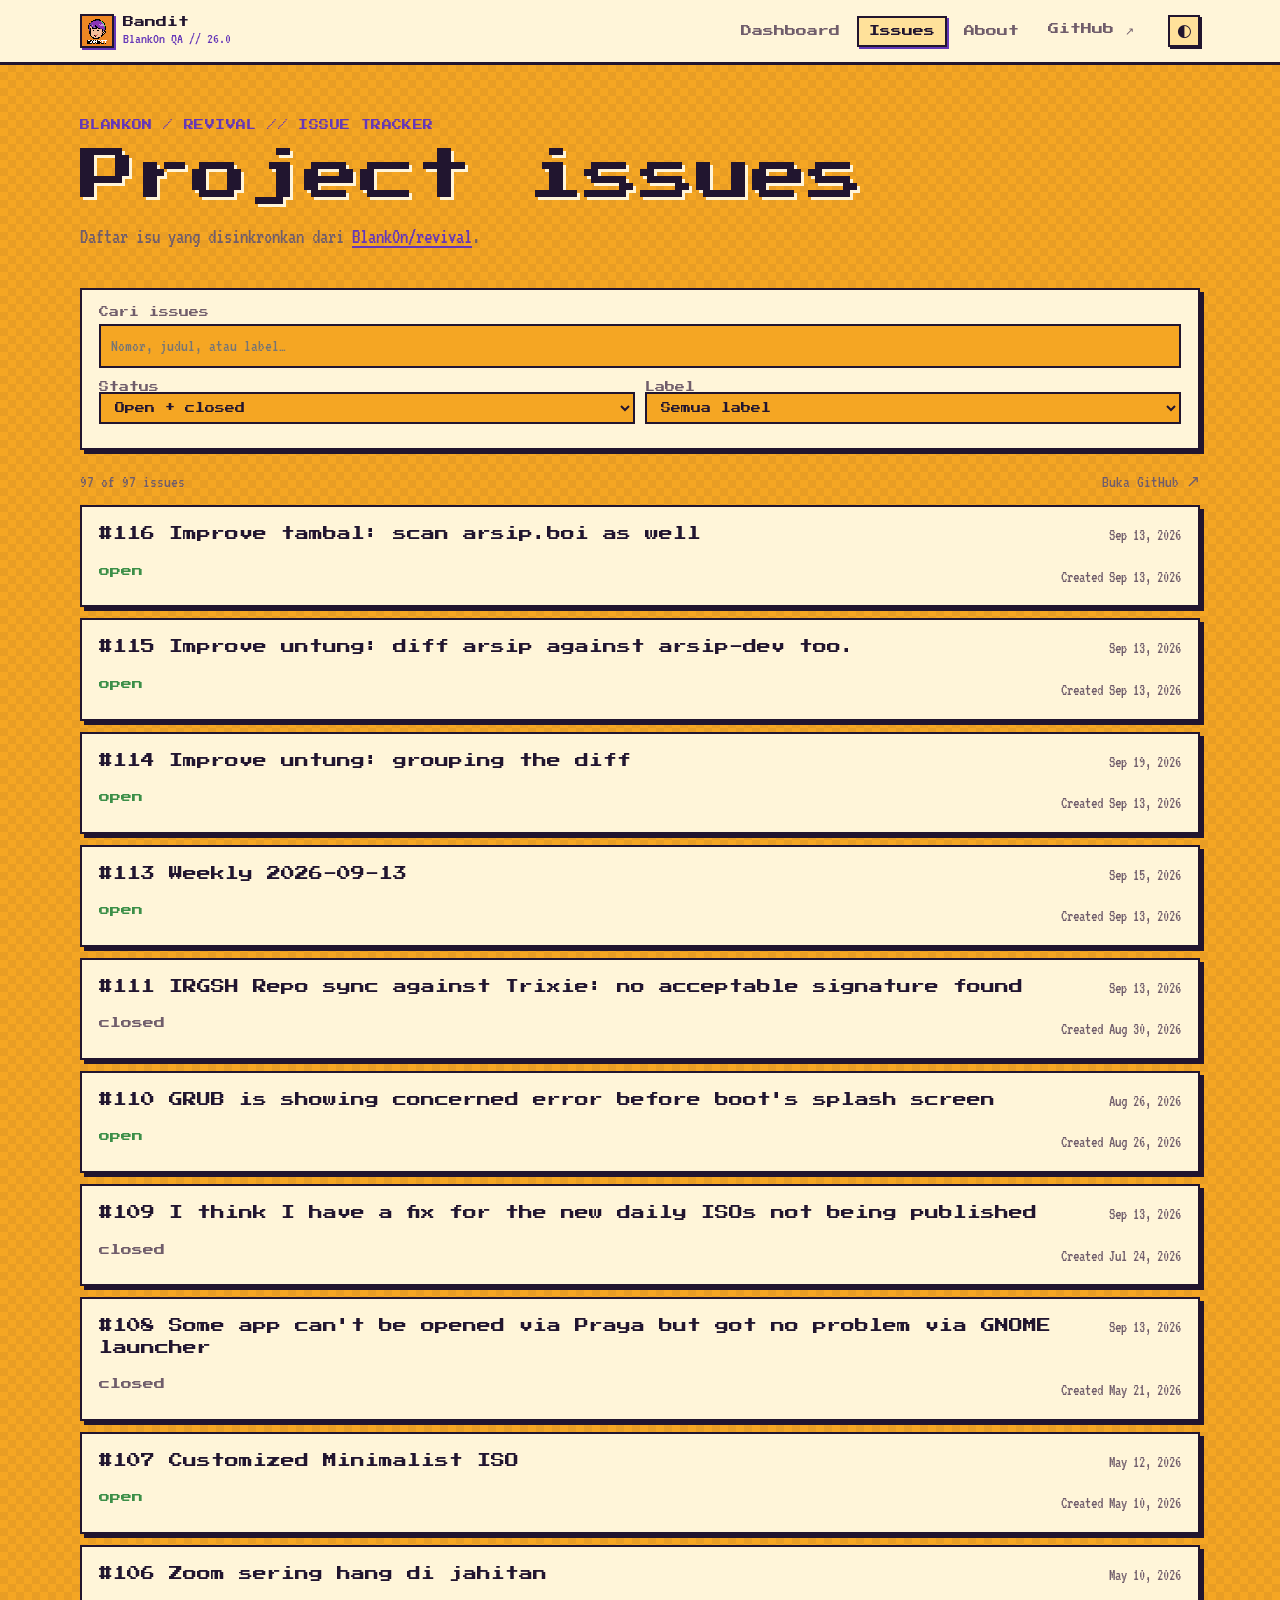
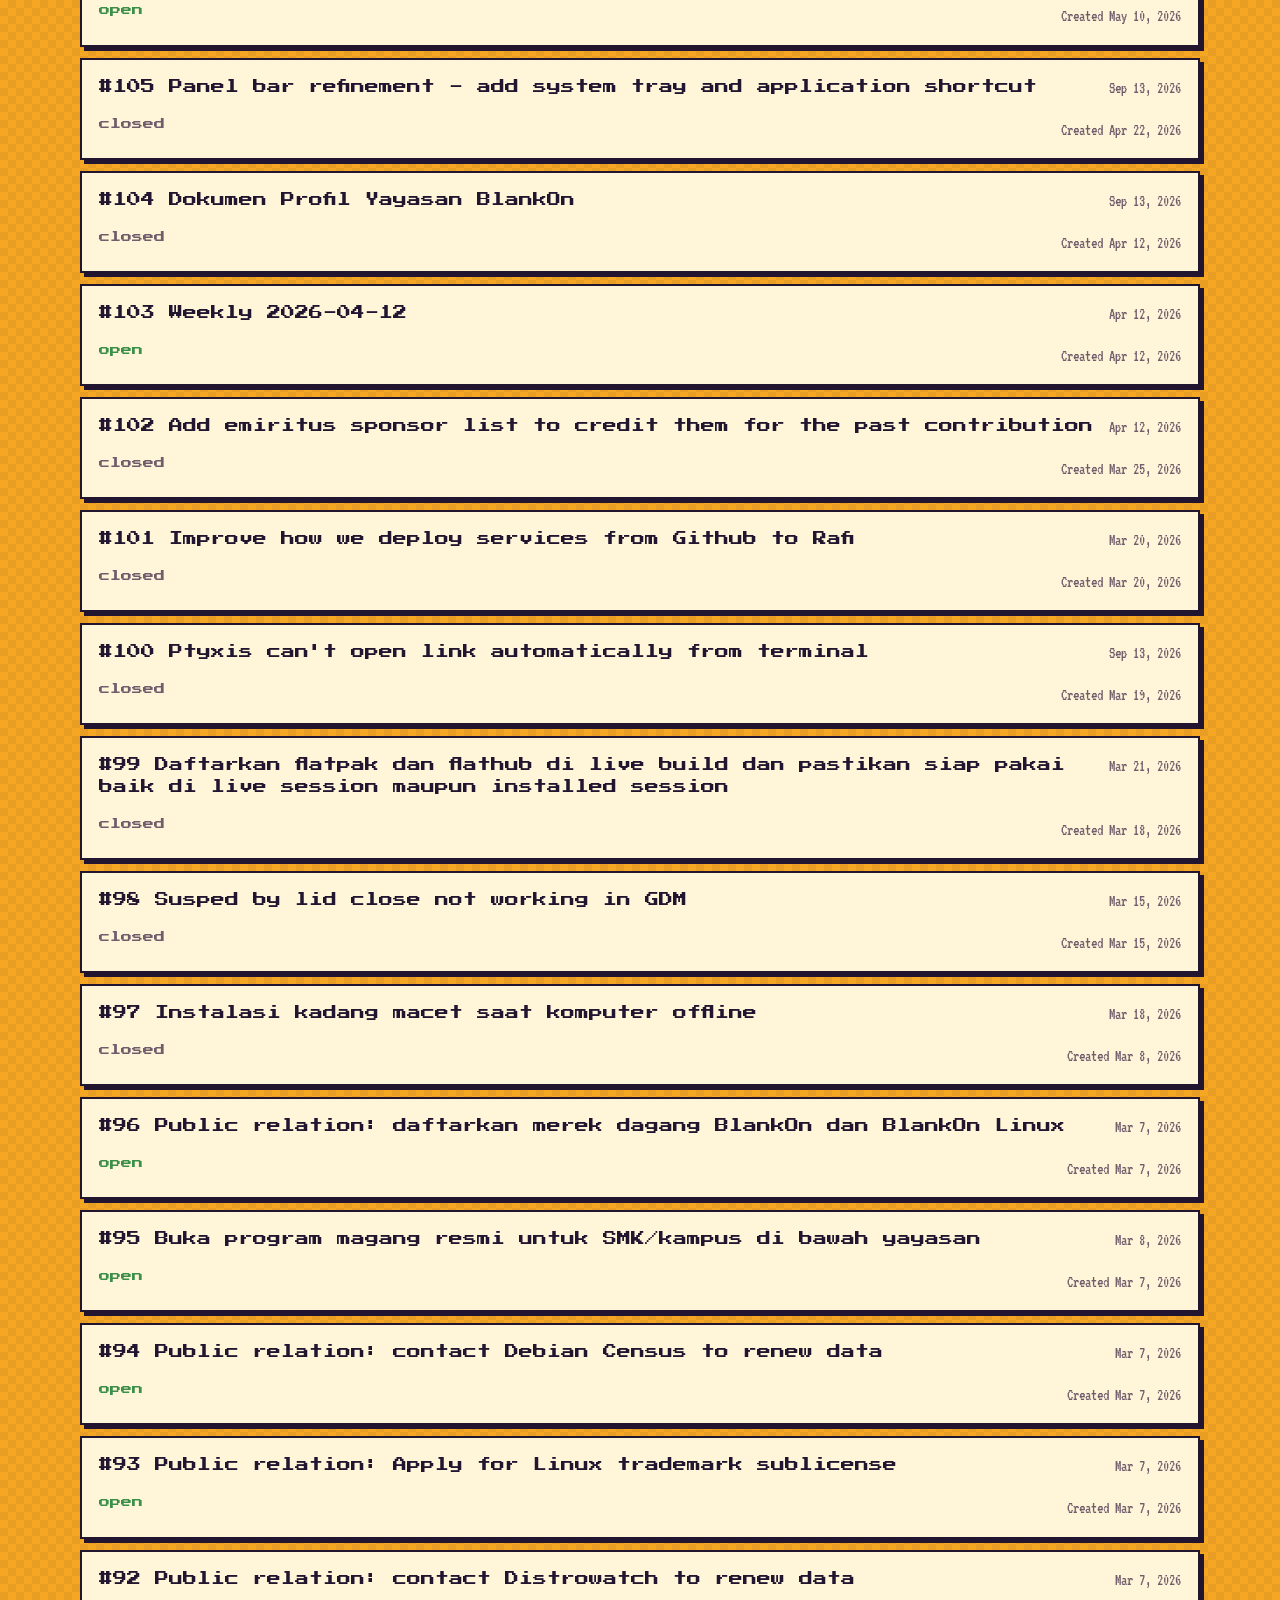
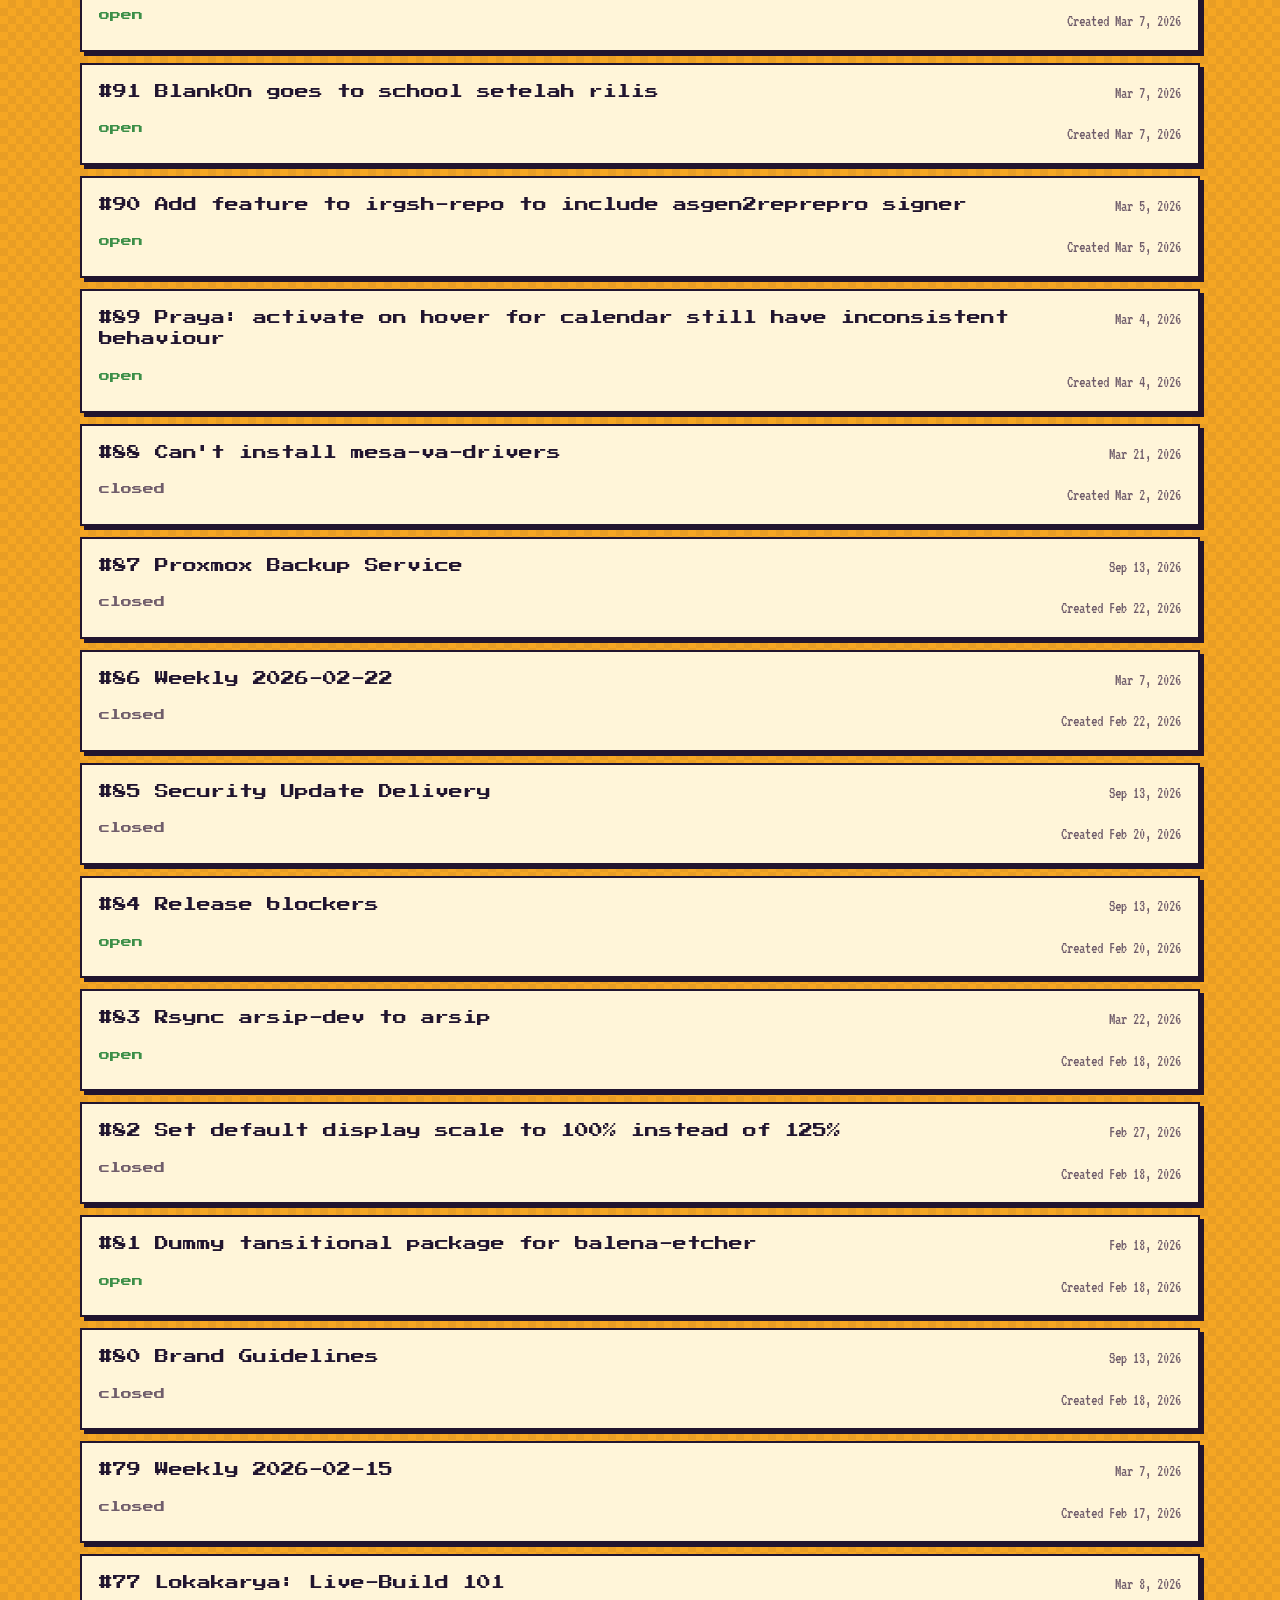
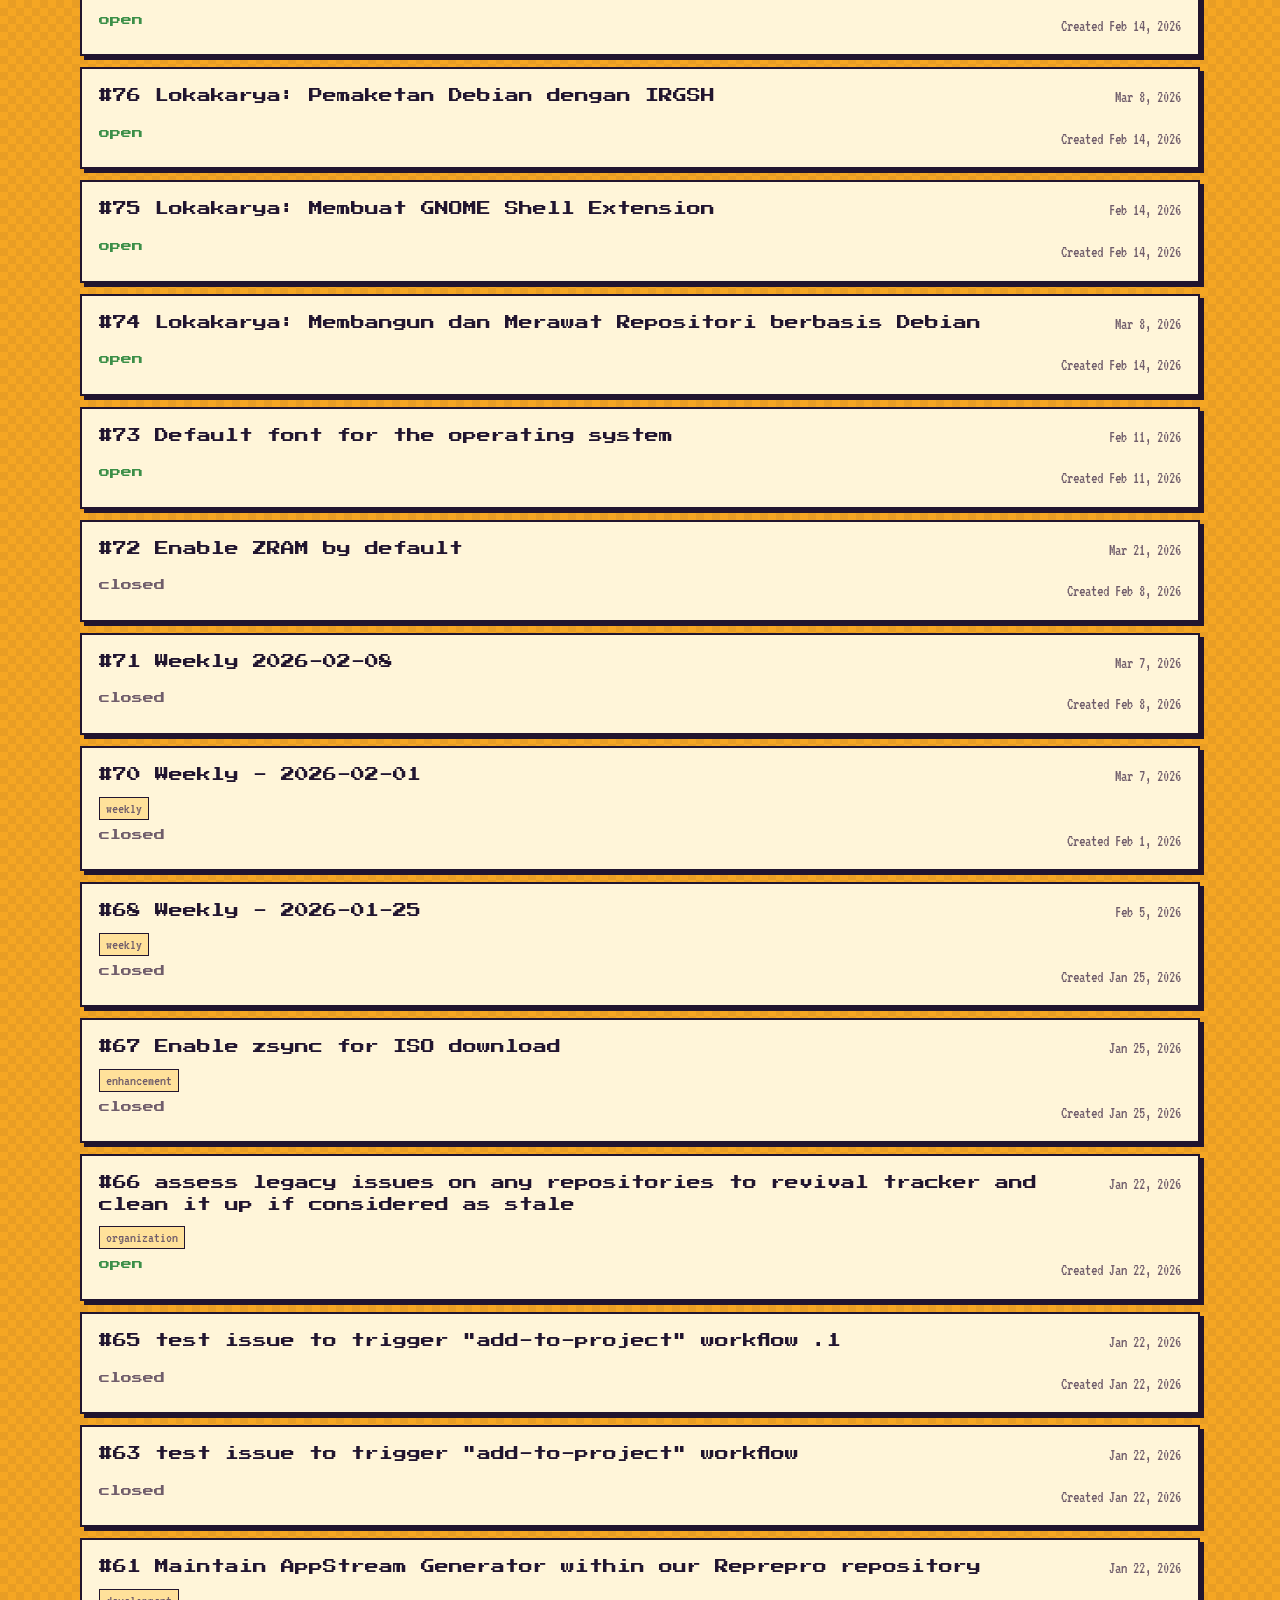
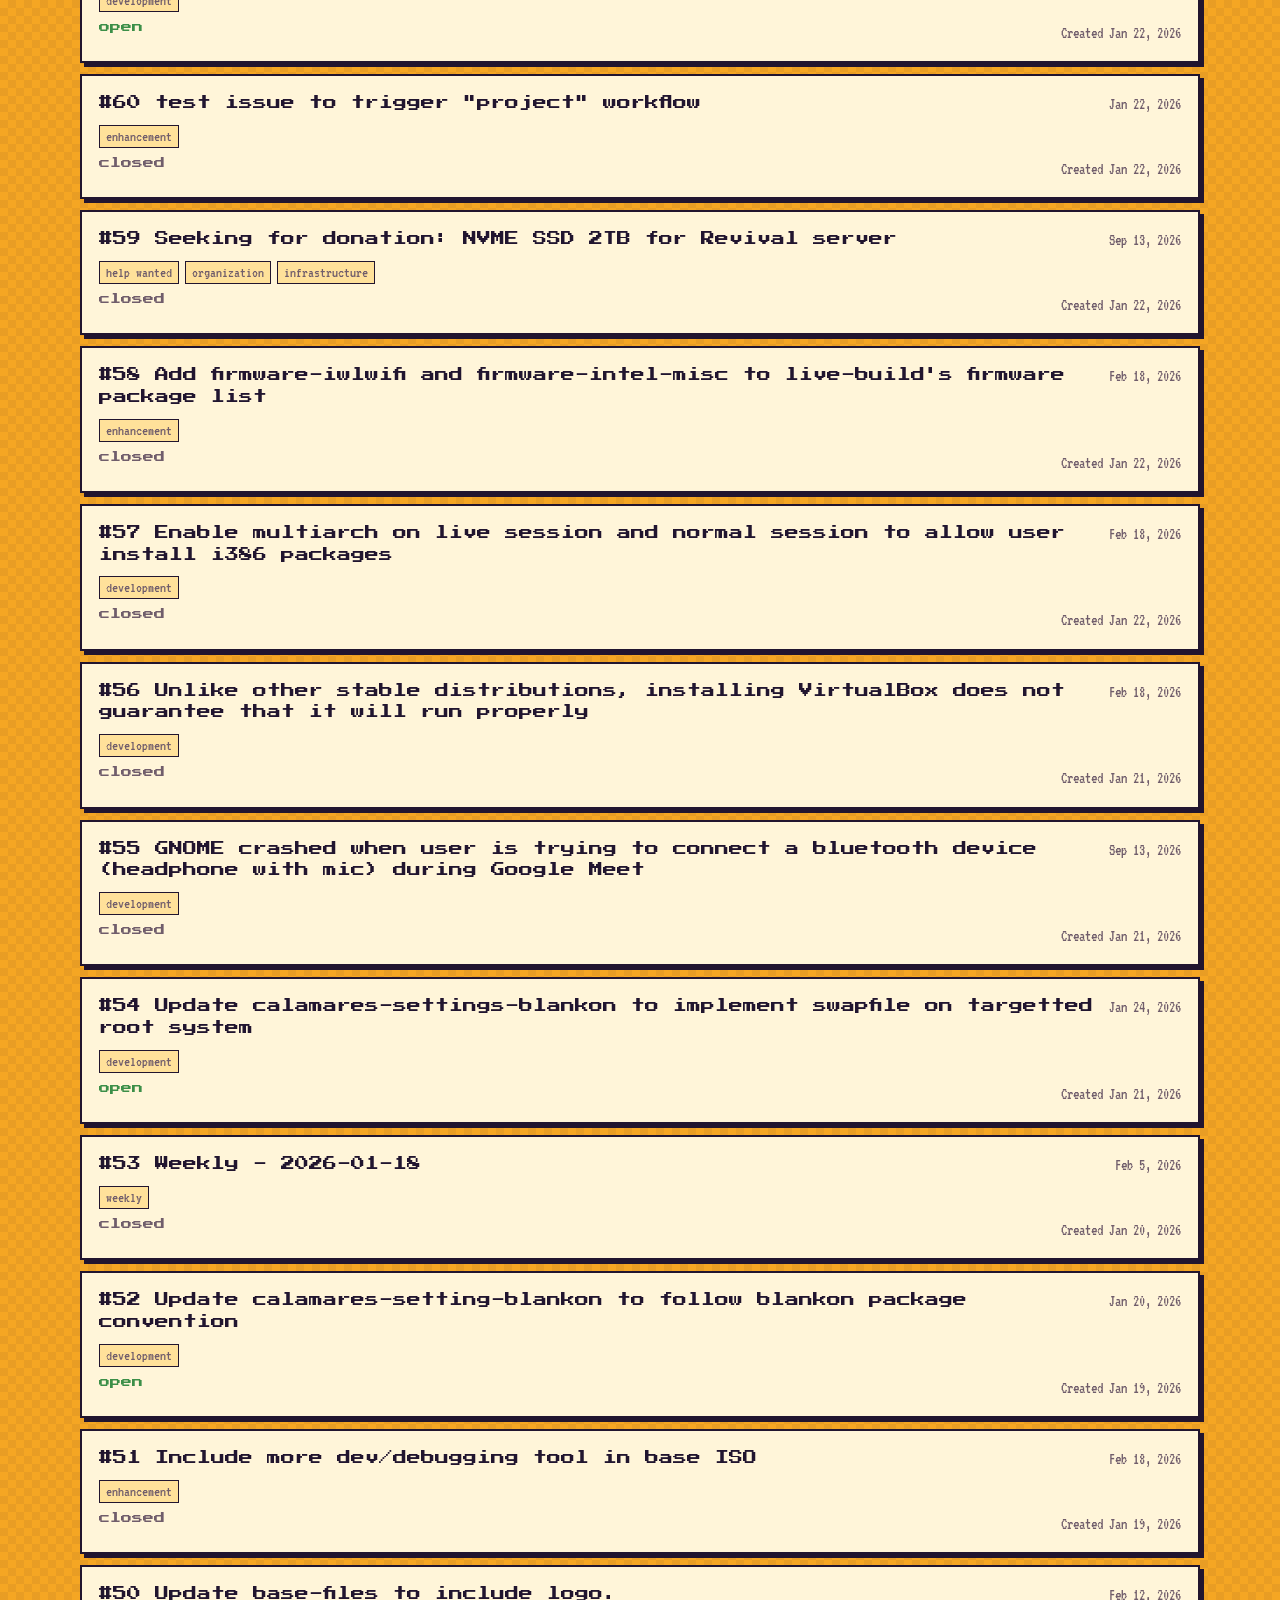
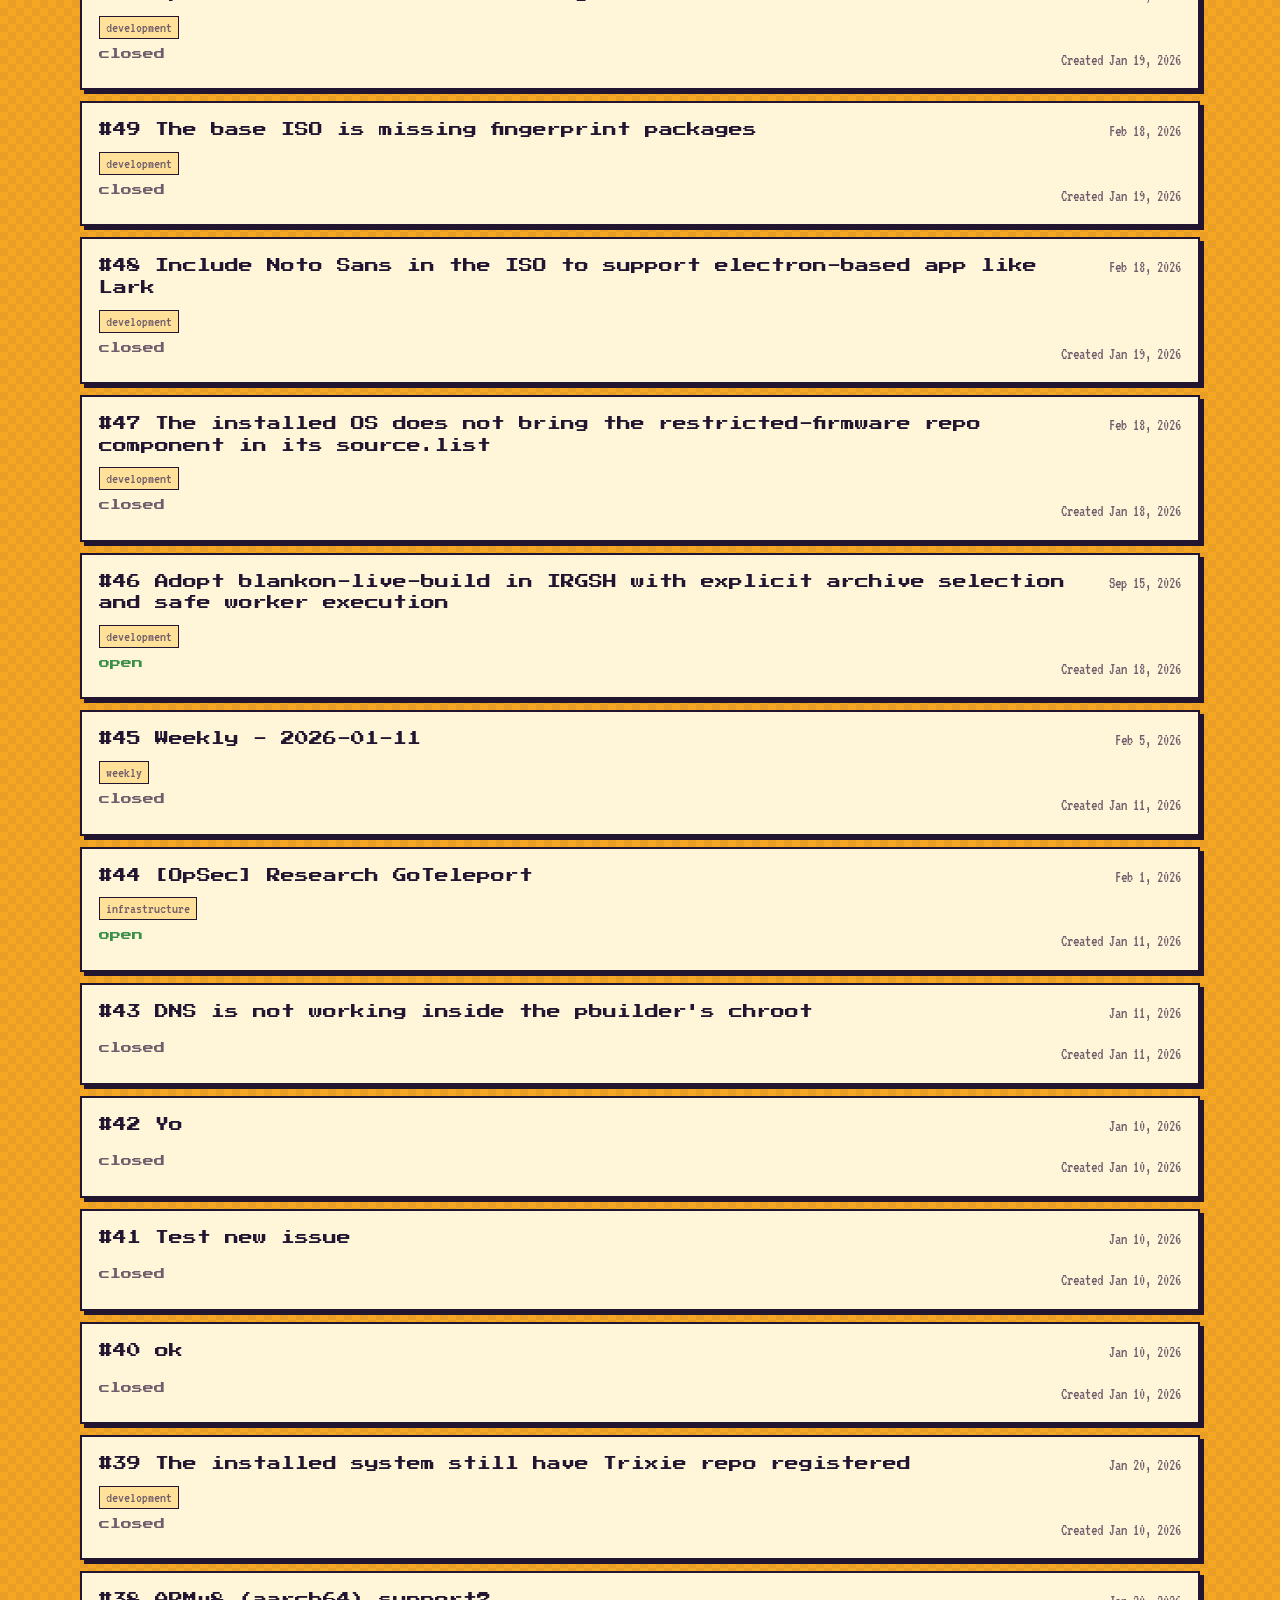
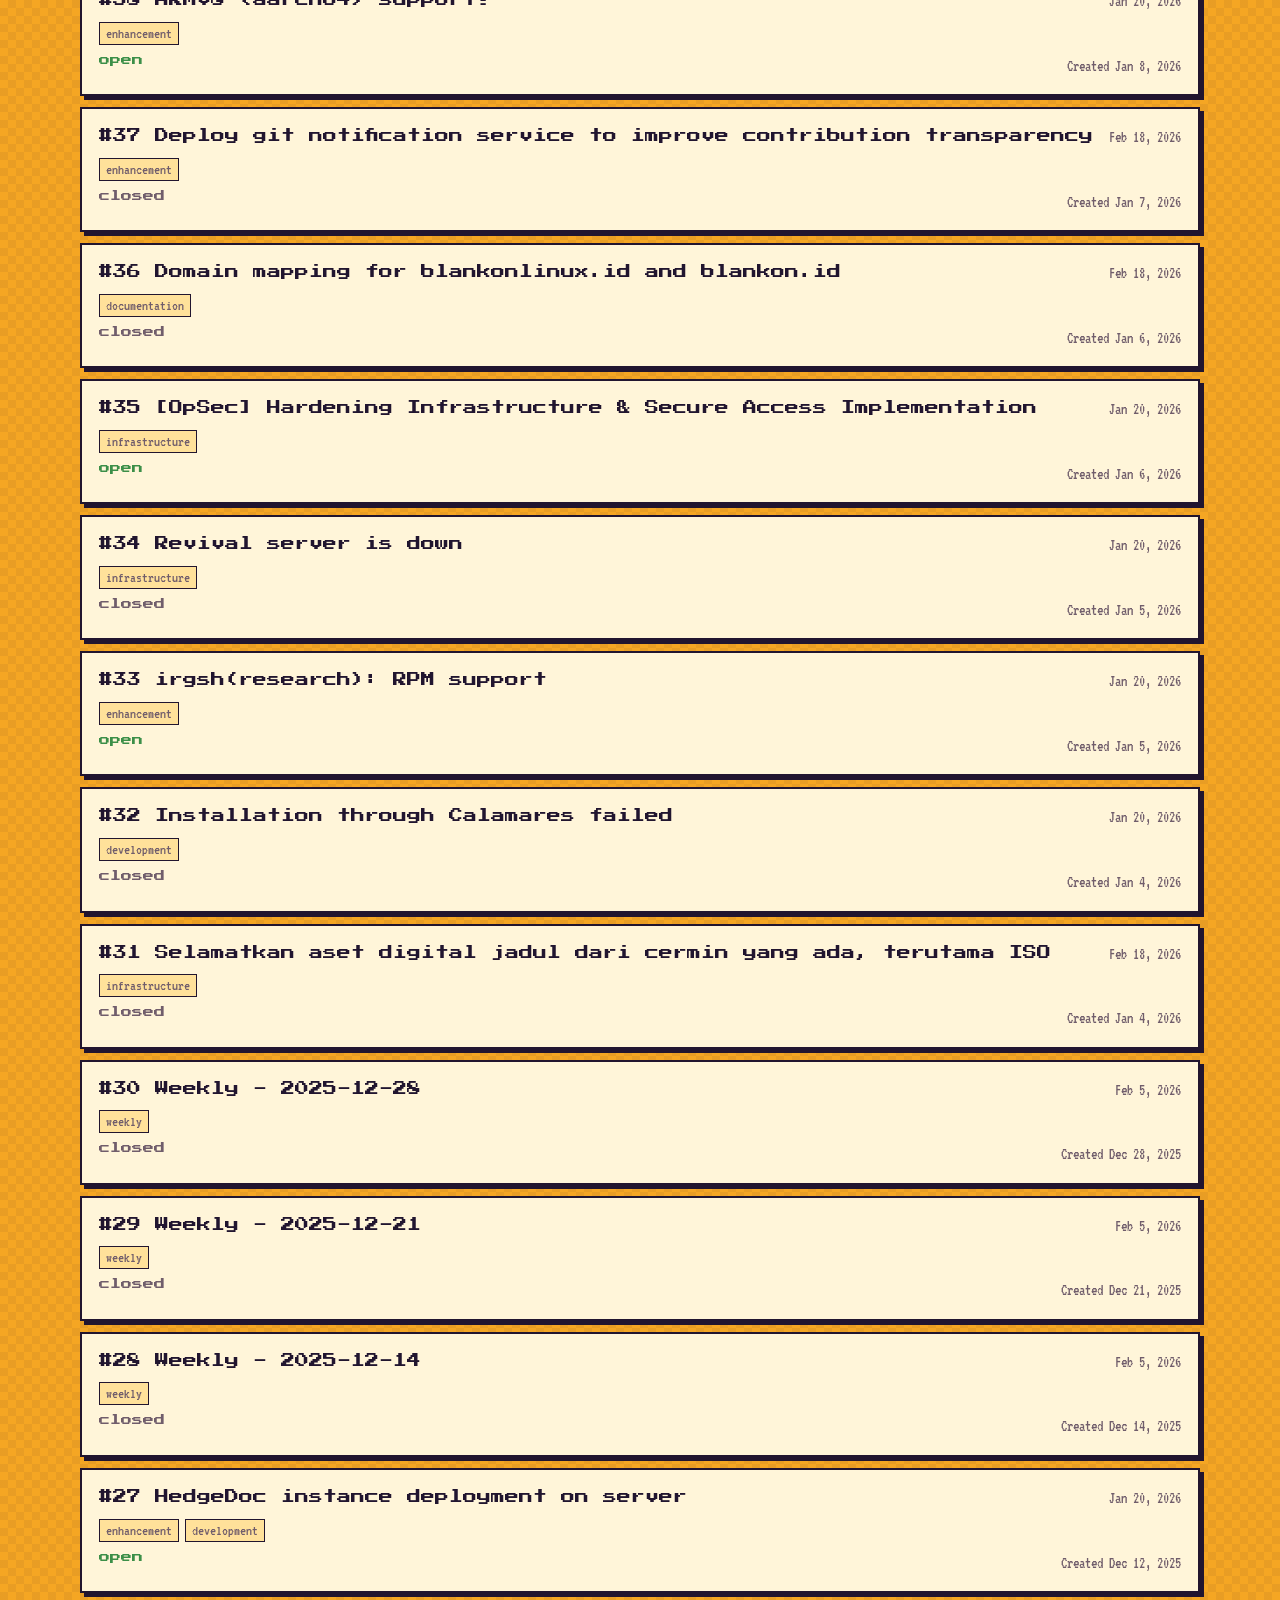
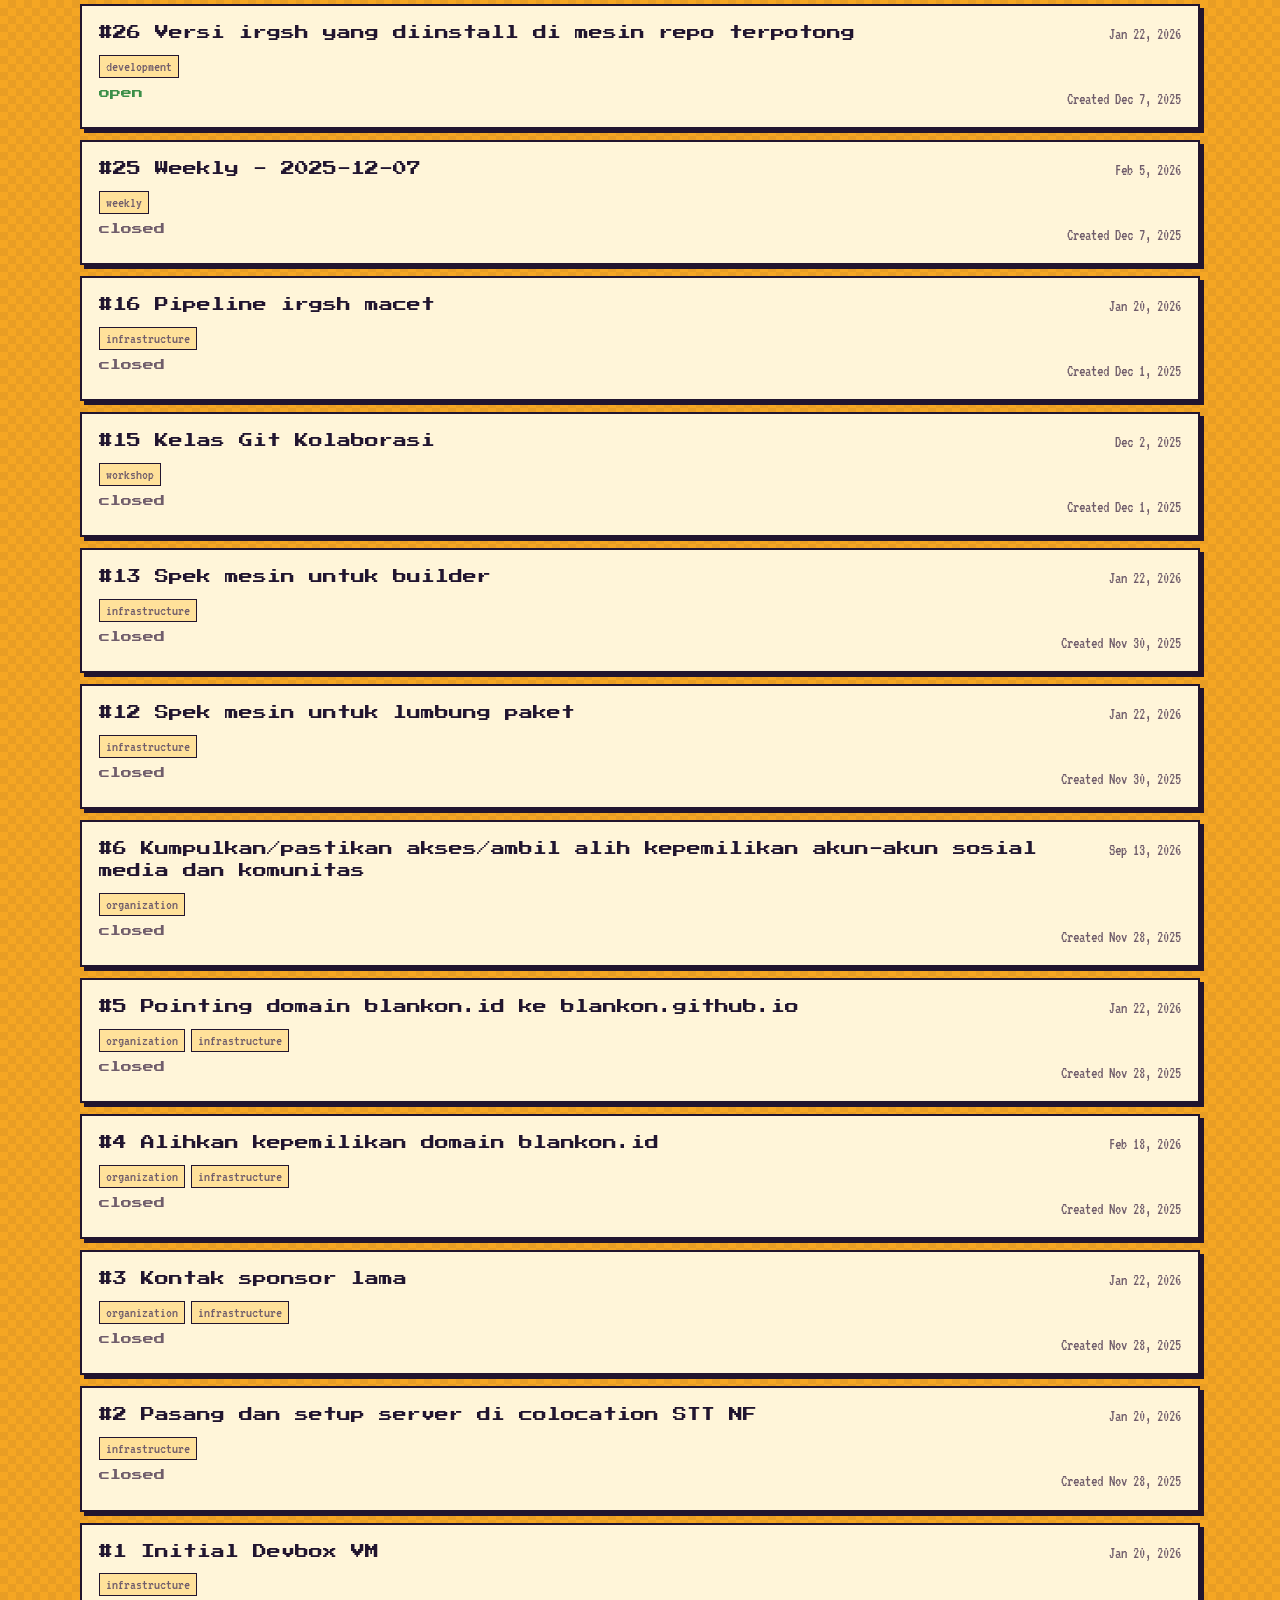
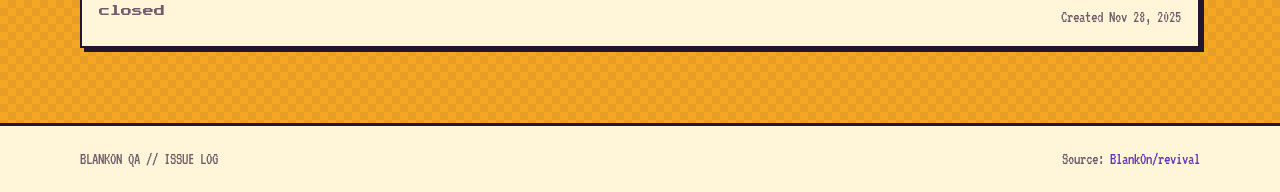
==== commit c4f8fde8: "about" ====
--- a/issues.html
+++ b/issues.html
@@ -1,4 +1,4 @@
 <!doctype html>
-<html lang="id"><head><meta charset="utf-8"><meta name="viewport" content="width=device-width, initial-scale=1"><meta name="description" content="BlankOn Linux project issues"><title>Issues · BlankOn QA</title><link rel="stylesheet" href="assets/css/style.css"></head>
-<body><header class="site-header"><div class="shell nav-wrap"><a class="brand" href="index.html"><img class="brand-logo" src="bandit.jpg" alt="BlankOn pixel mascot"><span>BlankOn <small>QA // 26.0</small></span></a><nav aria-label="Navigasi utama"><a href="index.html">Dashboard</a><a class="active" href="issues.html">Issues</a><a href="https://github.com/joyboyid/qa-blankOn">GitHub ↗</a></nav><button class="theme-toggle" type="button" aria-label="Ganti tema warna">◐</button></div></header>
+<html lang="id"><head><meta charset="utf-8"><meta name="viewport" content="width=device-width, initial-scale=1"><meta name="description" content="Bandit — BlankOn Linux project issues"><title>Issues · Bandit</title><link rel="stylesheet" href="assets/css/style.css"></head>
+<body><header class="site-header"><div class="shell nav-wrap"><a class="brand" href="index.html"><img class="brand-logo" src="bandit.jpg" alt="Bandit pixel mascot"><span>Bandit <small>BlankOn QA // 26.0</small></span></a><nav aria-label="Navigasi utama"><a href="index.html">Dashboard</a><a class="active" href="issues.html">Issues</a><a href="about.html">About</a><a href="https://github.com/joyboyid/qa-blankOn">GitHub ↗</a></nav><button class="theme-toggle" type="button" aria-label="Ganti tema warna">◐</button></div></header>
 <main class="shell page-main"><div class="page-intro"><p class="eyebrow">BLANKON / REVIVAL // ISSUE TRACKER</p><h1>Project issues</h1><p class="lede">Daftar isu yang disinkronkan dari <a class="inline-link" href="https://github.com/BlankOn/revival/issues">BlankOn/revival</a>.</p></div><section class="filter-panel" aria-label="Filter issues"><div class="search-wrap"><label for="issue-search">Cari issues</label><input id="issue-search" type="search" placeholder="Nomor, judul, atau label…"></div><div class="filter-row"><label>Status<select id="issue-state"><option value="all">Open + closed</option><option value="open">Open</option><option value="closed">Closed</option></select></label><label>Label<select id="issue-label"><option value="all">Semua label</option></select></label></div></section><div class="results-bar"><span id="issue-result-count">Memuat issues…</span><a class="text-link" href="https://github.com/BlankOn/revival/issues">Buka GitHub ↗</a></div><div class="issue-list" id="issue-list"><p class="loading">Memuat data issue…</p></div></main><footer class="site-footer"><div class="shell"><span>BLANKON QA // ISSUE LOG</span><span>Source: <code>BlankOn/revival</code></span></div></footer><script src="assets/js/issues.js" type="module"></script></body></html>
--- a/assets/css/style.css
+++ b/assets/css/style.css
@@ -1,6 +1,6 @@
 @import url('https://fonts.googleapis.com/css2?family=Press+Start+2P&family=VT323&display=swap');
-:root{color-scheme:light;--bg:#f7a21b;--surface:#fff1c7;--surface-2:#ffd76b;--text:#1b1230;--muted:#624b61;--line:#1b1230;--accent:#7137c8;--accent-light:#e9d5ff;--green:#3c8f48;--red:#c93646;--orange:#e85d22;--shadow:6px 6px 0 #1b1230}
+:root{color-scheme:light;--bg:#f5a623;--surface:#fff5d9;--surface-2:#ffe19a;--text:#21152f;--muted:#705d6b;--line:#21152f;--accent:#6537b8;--accent-light:#eadcff;--green:#3c8f48;--red:#c93646;--orange:#e85d22;--shadow:4px 4px 0 #21152f}
 [data-theme=dark]{color-scheme:dark;--bg:#17112b;--surface:#271a43;--surface-2:#493070;--text:#fff1c7;--muted:#c5a9be;--line:#fff1c7;--accent:#bd80ff;--accent-light:#472569;--green:#83d477;--red:#ff8290;--orange:#ff985e;--shadow:6px 6px 0 #000}
-*{box-sizing:border-box}html{scroll-behavior:smooth}body{margin:0;background-color:var(--bg);background-image:linear-gradient(45deg,rgba(27,18,48,.07) 25%,transparent 25%,transparent 75%,rgba(27,18,48,.07) 75%),linear-gradient(45deg,rgba(27,18,48,.07) 25%,transparent 25%,transparent 75%,rgba(27,18,48,.07) 75%);background-position:0 0,8px 8px;background-size:16px 16px;color:var(--text);font:20px/1.25 VT323,monospace}a{color:inherit;text-decoration:none}button,input,select{font:inherit}.shell{width:min(1160px,calc(100% - 40px));margin:0 auto}.site-header{border-bottom:4px solid var(--line);background:var(--surface);position:sticky;top:0;z-index:2}.nav-wrap{min-height:78px;display:flex;align-items:center;gap:28px}.brand{display:flex;align-items:center;gap:12px;font:16px 'Press Start 2P',monospace;margin-right:auto}.brand small{display:block;color:var(--accent);font:16px VT323,monospace;margin-top:5px}.brand-logo{width:54px;height:54px;object-fit:cover;image-rendering:pixelated;border:3px solid var(--line);box-shadow:3px 3px 0 var(--accent)}nav{display:flex;align-items:center;gap:8px}nav a{padding:11px 13px;color:var(--muted);font:14px 'Press Start 2P',monospace;border:2px solid transparent}nav a:hover,nav a.active{color:var(--text);background:var(--surface-2);border-color:var(--line);box-shadow:3px 3px 0 var(--accent)}.theme-toggle{border:3px solid var(--line);color:var(--text);background:var(--surface-2);width:42px;height:42px;cursor:pointer;box-shadow:3px 3px 0 var(--line)}.theme-toggle:active{transform:translate(3px,3px);box-shadow:none}.hero{display:flex;justify-content:space-between;align-items:end;padding:76px 0 42px}.eyebrow{font:13px 'Press Start 2P',monospace;letter-spacing:.04em;color:var(--accent);margin:0 0 18px}.hero h1,.page-intro h1{font:clamp(2.4rem,6vw,5.3rem)/1.1 'Press Start 2P',monospace;margin:0 0 24px;text-shadow:4px 4px 0 var(--surface)}.hero h1 span{color:var(--accent)}.lede{color:var(--muted);max-width:610px;margin:0;font-size:25px}.hero-meta{font:18px/1.45 'Press Start 2P',monospace;color:var(--accent);text-align:right}.hero-meta small{color:var(--muted);font:22px VT323,monospace}.live-dot{display:inline-block;width:12px;height:12px;background:var(--green);border:2px solid var(--line);margin-right:7px}.notice{background:var(--accent-light);border:3px solid var(--line);box-shadow:var(--shadow);padding:13px 17px;color:var(--text);font-size:21px;margin-bottom:56px}.section-heading{display:flex;align-items:end;justify-content:space-between;gap:20px;margin-bottom:20px}.section-heading h2{font:22px 'Press Start 2P',monospace;margin:0}.section-tag{color:var(--accent);font:13px 'Press Start 2P',monospace}.progress-card,.stat,.session-card,.filter-panel,.issue-card{background:var(--surface);border:3px solid var(--line);box-shadow:var(--shadow)}.progress-card{padding:24px 26px}.progress-top{display:flex;align-items:baseline;justify-content:space-between;margin-bottom:16px}.progress-top strong{font:48px 'Press Start 2P',monospace}.progress-top span{color:var(--muted);font-size:21px}.progress-track{height:18px;background:var(--surface-2);border:3px solid var(--line);overflow:hidden}.progress-track div{height:100%;width:0;background:var(--accent);transition:width .4s ease}.progress-legend{display:flex;gap:30px;margin-top:18px;color:var(--muted);font-size:20px}.progress-legend span{display:flex;align-items:center;gap:8px}.progress-legend b{color:var(--text)}.dot{display:inline-block;width:12px;height:12px;background:var(--muted);border:2px solid var(--line)}.dot.passed{background:var(--green)}.dot.failed{background:var(--red)}.dot.untested{background:var(--muted)}.stats-grid{display:grid;grid-template-columns:repeat(5,1fr);gap:14px;margin:14px 0 78px}.stat{padding:18px}.stat span,.stat small{display:block;color:var(--muted);font-size:18px}.stat strong{display:block;font:32px 'Press Start 2P',monospace;margin:13px 0 7px}.green{color:var(--green)}.red{color:var(--red)}.orange{color:var(--orange)}.muted{color:var(--muted)}.session-section{margin:68px 0 90px}.session-list{display:grid;grid-template-columns:repeat(2,1fr);gap:16px}.session-card{padding:21px}.session-card-top{display:flex;justify-content:space-between;gap:12px;align-items:center}.session-card h3{font:20px 'Press Start 2P',monospace;line-height:1.5;margin:15px 0 7px}.session-result{color:var(--green);font:14px 'Press Start 2P',monospace;text-align:right}.session-iso{font:18px VT323,monospace;color:var(--accent);margin:0 0 12px}.session-summary{color:var(--muted);font-size:20px;min-height:45px;margin:0 0 18px}.mono,code{font:18px VT323,monospace;color:var(--accent)}.loading,.empty,.error-state{color:var(--muted);padding:22px;margin:0}.page-main{padding:65px 0 95px}.page-intro{margin-bottom:44px}.page-intro h1{font-size:clamp(2.2rem,5vw,4.5rem);margin-bottom:17px}.filter-panel{padding:20px;margin-bottom:22px}.search-wrap{margin-bottom:17px}.search-wrap label,.filter-row label{display:block;color:var(--muted);font:14px 'Press Start 2P',monospace;margin-bottom:8px}.search-wrap input,select{width:100%;background:var(--bg);border:3px solid var(--line);color:var(--text);padding:10px 12px;outline:none}.search-wrap input:focus,select:focus{box-shadow:4px 4px 0 var(--accent)}.filter-row{display:grid;grid-template-columns:repeat(2,1fr);gap:14px}.results-bar{display:flex;justify-content:space-between;align-items:center;color:var(--muted);font-size:19px;margin:24px 0 15px}.issue-list{display:grid;gap:14px}.issue-card{padding:20px}.issue-head{display:flex;justify-content:space-between;gap:15px;align-items:start}.issue-card h3{font:19px 'Press Start 2P',monospace;line-height:1.5;margin:0 0 12px}.issue-card h3 a:hover{color:var(--accent)}.issue-head time{color:var(--muted);font-size:18px;white-space:nowrap}.issue-meta{display:flex;gap:8px;flex-wrap:wrap;margin-bottom:13px}.label{color:var(--muted);background:var(--surface-2);border:2px solid var(--line);padding:4px 8px;font:17px VT323,monospace}.issue-footer{display:flex;justify-content:space-between;color:var(--muted);font-size:18px}.state{font:15px 'Press Start 2P',monospace;color:var(--green)}.state.closed{color:var(--muted)}.site-footer{border-top:4px solid var(--line);padding:28px 0;background:var(--surface);color:var(--muted);font-size:18px}.site-footer .shell{display:flex;justify-content:space-between;gap:15px}
-@media(max-width:760px){.shell{width:min(100% - 28px,600px)}.nav-wrap{min-height:70px;gap:10px;flex-wrap:wrap}.brand{margin-right:0;font-size:12px}.brand-logo{width:45px;height:45px}nav{order:3;width:100%;overflow:auto;border-top:3px solid var(--line);padding:6px 0}nav a{padding:7px 8px;font-size:10px;white-space:nowrap}.site-header{position:relative}.hero{display:block;padding:50px 0 30px}.hero-meta{text-align:left;margin-top:28px;font-size:13px}.hero h1,.page-intro h1{font-size:clamp(1.8rem,10vw,3.4rem)}.notice{margin-bottom:40px}.stats-grid{grid-template-columns:repeat(2,1fr);margin-bottom:52px}.stat:last-child{grid-column:span 2}.progress-legend{gap:13px;flex-wrap:wrap}.session-list{grid-template-columns:1fr}.section-heading{align-items:start;flex-direction:column}.section-tag{font-size:10px}.results-bar{align-items:start}.site-footer .shell{display:block}.site-footer span{display:block;margin:5px 0}}
+*{box-sizing:border-box}html{scroll-behavior:smooth}body{margin:0;background-color:var(--bg);background-image:linear-gradient(45deg,rgba(27,18,48,.06) 25%,transparent 25%,transparent 75%,rgba(27,18,48,.06) 75%),linear-gradient(45deg,rgba(27,18,48,.06) 25%,transparent 25%,transparent 75%,rgba(27,18,48,.06) 75%);background-position:0 0,8px 8px;background-size:16px 16px;color:var(--text);font:17px/1.4 VT323,monospace}a{color:inherit;text-decoration:none}button,input,select{font:inherit}.shell{width:min(1120px,calc(100% - 40px));margin:0 auto}.site-header{border-bottom:3px solid var(--line);background:var(--surface);position:sticky;top:0;z-index:2}.nav-wrap{min-height:62px;display:flex;align-items:center;gap:22px}.brand{display:flex;align-items:center;gap:9px;font:11px 'Press Start 2P',monospace;margin-right:auto}.brand small{display:block;color:var(--accent);font:15px VT323,monospace;margin-top:3px}.brand-logo{width:34px;height:34px;object-fit:cover;image-rendering:pixelated;border:2px solid var(--line);box-shadow:2px 2px 0 var(--accent)}nav{display:flex;align-items:center;gap:5px}nav a{padding:8px 10px;color:var(--muted);font:11px 'Press Start 2P',monospace;border:2px solid transparent}nav a:hover,nav a.active{color:var(--text);background:var(--surface-2);border-color:var(--line);box-shadow:2px 2px 0 var(--accent)}.theme-toggle{border:2px solid var(--line);color:var(--text);background:var(--surface-2);width:32px;height:32px;cursor:pointer;box-shadow:2px 2px 0 var(--line)}.theme-toggle:active{transform:translate(2px,2px);box-shadow:none}.hero{display:flex;justify-content:space-between;align-items:end;padding:62px 0 34px}.eyebrow{font:10px 'Press Start 2P',monospace;letter-spacing:.04em;color:var(--accent);margin:0 0 14px}.hero h1,.page-intro h1{font:clamp(1.9rem,5vw,3.8rem)/1.15 'Press Start 2P',monospace;margin:0 0 18px;text-shadow:3px 3px 0 var(--surface)}.hero h1 span{color:var(--accent)}.lede{color:var(--muted);max-width:570px;margin:0;font-size:21px}.hero-meta{font:12px/1.45 'Press Start 2P',monospace;color:var(--accent);text-align:right}.hero-meta small{color:var(--muted);font:18px VT323,monospace}.live-dot{display:inline-block;width:9px;height:9px;background:var(--green);border:2px solid var(--line);margin-right:6px}.notice{background:var(--accent-light);border:2px solid var(--line);box-shadow:var(--shadow);padding:11px 14px;color:var(--text);font-size:18px;margin-bottom:44px}.section-heading{display:flex;align-items:end;justify-content:space-between;gap:20px;margin-bottom:15px}.section-heading h2{font:16px 'Press Start 2P',monospace;margin:0}.section-tag{color:var(--accent);font:10px 'Press Start 2P',monospace}.progress-card,.stat,.session-card,.filter-panel,.issue-card{background:var(--surface);border:2px solid var(--line);box-shadow:var(--shadow)}.progress-card{padding:20px 22px}.progress-top{display:flex;align-items:baseline;justify-content:space-between;margin-bottom:13px}.progress-top strong{font:34px 'Press Start 2P',monospace}.progress-top span{color:var(--muted);font-size:18px}.progress-track{height:14px;background:var(--surface-2);border:2px solid var(--line);overflow:hidden}.progress-track div{height:100%;width:0;background:var(--accent);transition:width .4s ease}.progress-legend{display:flex;gap:24px;margin-top:14px;color:var(--muted);font-size:17px}.progress-legend span{display:flex;align-items:center;gap:6px}.progress-legend b{color:var(--text)}.dot{display:inline-block;width:10px;height:10px;background:var(--muted);border:2px solid var(--line)}.dot.passed{background:var(--green)}.dot.failed{background:var(--red)}.dot.untested{background:var(--muted)}.stats-grid{display:grid;grid-template-columns:repeat(5,1fr);gap:10px;margin:10px 0 60px}.stat{padding:14px}.stat span,.stat small{display:block;color:var(--muted);font-size:15px}.stat strong{display:block;font:24px 'Press Start 2P',monospace;margin:10px 0 5px}.green{color:var(--green)}.red{color:var(--red)}.orange{color:var(--orange)}.muted{color:var(--muted)}.session-section{margin:58px 0 75px}.session-list{display:grid;grid-template-columns:repeat(2,1fr);gap:12px}.session-card{padding:17px}.session-card-top{display:flex;justify-content:space-between;gap:12px;align-items:center}.session-card h3{font:15px 'Press Start 2P',monospace;line-height:1.5;margin:12px 0 6px}.session-result{color:var(--green);font:11px 'Press Start 2P',monospace;text-align:right}.session-iso{font:16px VT323,monospace;color:var(--accent);margin:0 0 10px}.session-summary{color:var(--muted);font-size:18px;min-height:40px;margin:0 0 14px}.mono,code{font:16px VT323,monospace;color:var(--accent)}.loading,.empty,.error-state{color:var(--muted);padding:18px;margin:0}.page-main{padding:55px 0 75px}.page-intro{margin-bottom:36px}.page-intro h1{font-size:clamp(1.9rem,5vw,3.5rem);margin-bottom:14px}.filter-panel{padding:17px;margin-bottom:18px}.search-wrap{margin-bottom:14px}.search-wrap label,.filter-row label{display:block;color:var(--muted);font:10px 'Press Start 2P',monospace;margin-bottom:7px}.search-wrap input,select{width:100%;background:var(--bg);border:2px solid var(--line);color:var(--text);padding:8px 10px;outline:none}.search-wrap input:focus,select:focus{box-shadow:3px 3px 0 var(--accent)}.filter-row{display:grid;grid-template-columns:repeat(2,1fr);gap:10px}.results-bar{display:flex;justify-content:space-between;align-items:center;color:var(--muted);font-size:17px;margin:20px 0 12px}.issue-list{display:grid;gap:11px}.issue-card{padding:17px}.issue-head{display:flex;justify-content:space-between;gap:15px;align-items:start}.issue-card h3{font:14px 'Press Start 2P',monospace;line-height:1.55;margin:0 0 10px}.issue-card h3 a:hover{color:var(--accent)}.issue-head time{color:var(--muted);font-size:16px;white-space:nowrap}.issue-meta{display:flex;gap:6px;flex-wrap:wrap;margin-bottom:10px}.label{color:var(--muted);background:var(--surface-2);border:1px solid var(--line);padding:3px 6px;font:15px VT323,monospace}.issue-footer{display:flex;justify-content:space-between;color:var(--muted);font-size:16px}.state{font:11px 'Press Start 2P',monospace;color:var(--green)}.state.closed{color:var(--muted)}.site-footer{border-top:3px solid var(--line);padding:22px 0;background:var(--surface);color:var(--muted);font-size:16px}.site-footer .shell{display:flex;justify-content:space-between;gap:15px}.about-grid{display:grid;grid-template-columns:330px 1fr;gap:14px;margin-bottom:14px}.profile-card{background:var(--surface);border:2px solid var(--line);box-shadow:var(--shadow);padding:24px}.profile-avatar{width:100%;aspect-ratio:1/1;object-fit:cover;image-rendering:pixelated;border:2px solid var(--line);box-shadow:3px 3px 0 var(--accent);margin-bottom:20px}.profile-card h2{font:18px 'Press Start 2P',monospace;margin:0 0 6px}.profile-role{color:var(--accent);font:10px 'Press Start 2P',monospace;margin:0 0 12px}.profile-bio{color:var(--muted);font-size:18px;margin:0}.about-details h3{font:13px 'Press Start 2P',monospace;margin:0 0 16px}.info-list{list-style:none;margin:0;padding:0;display:grid;gap:12px}.info-list li{color:var(--muted);font-size:19px;line-height:1.45}.info-list .mono{display:block;margin-bottom:2px}.accent{color:var(--accent)}.inline-link{color:var(--accent);text-decoration:underline;text-underline-offset:3px}.inline-link:hover{color:var(--text)}.about-cards{display:grid;grid-template-columns:repeat(4,1fr);gap:10px}.about-cards .stat strong{font-size:15px;line-height:1.55;word-break:break-word}
+@media(max-width:760px){.shell{width:min(100% - 28px,600px)}.nav-wrap{min-height:70px;gap:10px;flex-wrap:wrap}.brand{margin-right:0;font-size:10px}.brand-logo{width:32px;height:32px}nav{order:3;width:100%;overflow:auto;border-top:3px solid var(--line);padding:6px 0}nav a{padding:7px 8px;font-size:10px;white-space:nowrap}.site-header{position:relative}.hero{display:block;padding:50px 0 30px}.hero-meta{text-align:left;margin-top:28px;font-size:13px}.hero h1,.page-intro h1{font-size:clamp(1.8rem,10vw,3.4rem)}.notice{margin-bottom:40px}.stats-grid{grid-template-columns:repeat(2,1fr);margin-bottom:52px}.stat:last-child{grid-column:span 2}.progress-legend{gap:13px;flex-wrap:wrap}.session-list{grid-template-columns:1fr}.section-heading{align-items:start;flex-direction:column}.section-tag{font-size:10px}.results-bar{align-items:start}.site-footer .shell{display:block}.site-footer span{display:block;margin:5px 0}.about-grid{grid-template-columns:1fr}.about-cards{grid-template-columns:repeat(2,1fr)}}
 @media(prefers-reduced-motion:reduce){*{scroll-behavior:auto!important;transition:none!important}}
